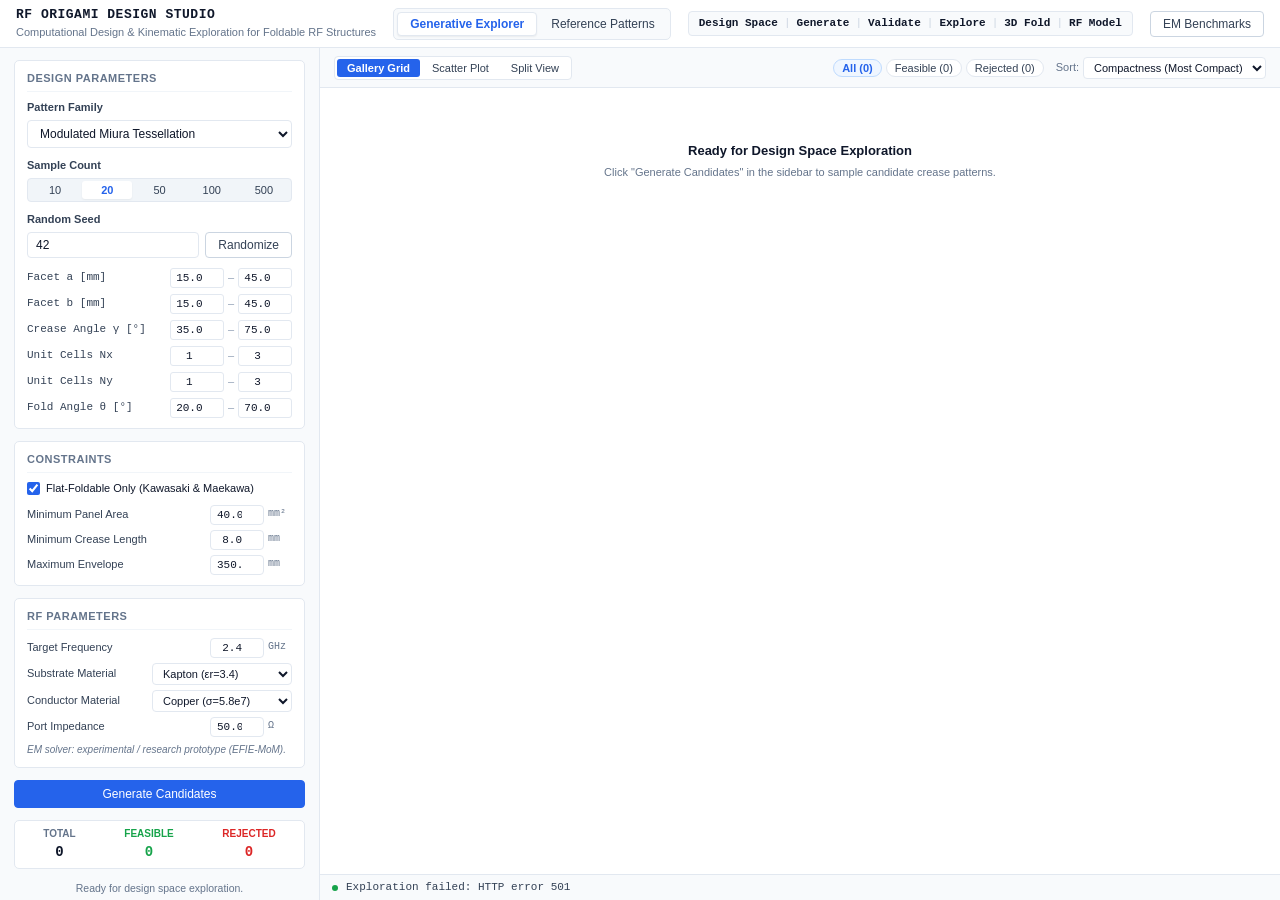
==== rf_origami/web/static/index.html @ d9e97a47 "Initial commit" ====
<!DOCTYPE html>
<html lang="en">
<head>
  <meta charset="UTF-8">
  <meta name="viewport" content="width=device-width, initial-scale=1.0">
  <title>RF Origami Design Studio</title>
  <link rel="stylesheet" href="styles.css">
  <!-- Offline Three.js and OrbitControls -->
  <script src="three.min.js"></script>
  <script src="OrbitControls.js"></script>
</head>
<body>

  <!-- Top Navigation Header -->
  <header>
    <div class="brand">
      <span class="brand-title">RF Origami Design Studio</span>
      <span class="brand-subtitle">Computational Design & Kinematic Exploration for Foldable RF Structures</span>
    </div>

    <!-- Mode Switcher Tabs -->
    <div class="mode-tabs">
      <button id="tab-btn-explorer" class="mode-tab-btn active">Generative Explorer</button>
      <button id="tab-btn-reference" class="mode-tab-btn">Reference Patterns</button>
    </div>

    <!-- Workflow Indicators -->
    <div class="workflow-pipeline">
      <span class="stage-item active">Design Space</span>
      <span class="stage-sep">|</span>
      <span class="stage-item active">Generate</span>
      <span class="stage-sep">|</span>
      <span class="stage-item active">Validate</span>
      <span class="stage-sep">|</span>
      <span class="stage-item active">Explore</span>
      <span class="stage-sep">|</span>
      <span class="stage-item active">3D Fold</span>
      <span class="stage-sep">|</span>
      <span class="stage-item active">RF Model</span>
    </div>

    <!-- Standalone EM Benchmarks Button -->
    <button id="btn-open-benchmarks" class="btn-secondary" title="View Standalone EM Validation Benchmarks">
      EM Benchmarks
    </button>
  </header>

  <!-- =====================================================================
       MAIN CONTAINER: MODE 1 — GENERATIVE EXPLORER (PRIMARY)
       ===================================================================== -->
  <div id="mode-explorer-container" class="app-container mode-view active">

    <!-- Explorer Left Sidebar -->
    <aside class="sidebar">

      <!-- 1. Design Parameters -->
      <section class="panel-section">
        <div class="section-title">Design Parameters</div>

        <div class="form-group">
          <label class="form-label" for="exp-family">Pattern Family</label>
          <select id="exp-family" class="form-select">
            <option value="modulated_miura">Modulated Miura Tessellation</option>
            <option value="waterbomb">Waterbomb Radial Array</option>
            <option value="yoshimura">Yoshimura Lattice</option>
          </select>
        </div>

        <div class="form-group">
          <label class="form-label">Sample Count</label>
          <div class="count-selector">
            <button class="count-btn" data-count="10">10</button>
            <button class="count-btn active" data-count="20">20</button>
            <button class="count-btn" data-count="50">50</button>
            <button class="count-btn" data-count="100">100</button>
            <button class="count-btn" data-count="500">500</button>
          </div>
        </div>

        <div class="form-group">
          <label class="form-label" for="exp-seed">Random Seed</label>
          <div class="input-with-button">
            <input type="number" id="exp-seed" class="form-input" value="42" min="1" max="999999">
            <button id="btn-seed-random" class="btn-secondary" title="Re-roll Seed">Randomize</button>
          </div>
        </div>

        <div class="range-grid">
          <div class="range-field">
            <span class="range-label">Facet a [mm]</span>
            <div class="range-inputs">
              <input type="number" id="range-a-min" class="range-input" value="15.0" step="1">
              <span class="range-sep">–</span>
              <input type="number" id="range-a-max" class="range-input" value="45.0" step="1">
            </div>
          </div>

          <div class="range-field">
            <span class="range-label">Facet b [mm]</span>
            <div class="range-inputs">
              <input type="number" id="range-b-min" class="range-input" value="15.0" step="1">
              <span class="range-sep">–</span>
              <input type="number" id="range-b-max" class="range-input" value="45.0" step="1">
            </div>
          </div>

          <div class="range-field">
            <span class="range-label">Crease Angle γ [°]</span>
            <div class="range-inputs">
              <input type="number" id="range-gamma-min" class="range-input" value="35.0" step="1">
              <span class="range-sep">–</span>
              <input type="number" id="range-gamma-max" class="range-input" value="75.0" step="1">
            </div>
          </div>

          <div class="range-field">
            <span class="range-label">Unit Cells Nx</span>
            <div class="range-inputs">
              <input type="number" id="range-nx-min" class="range-input" value="1" min="1" max="5">
              <span class="range-sep">–</span>
              <input type="number" id="range-nx-max" class="range-input" value="3" min="1" max="5">
            </div>
          </div>

          <div class="range-field">
            <span class="range-label">Unit Cells Ny</span>
            <div class="range-inputs">
              <input type="number" id="range-ny-min" class="range-input" value="1" min="1" max="5">
              <span class="range-sep">–</span>
              <input type="number" id="range-ny-max" class="range-input" value="3" min="1" max="5">
            </div>
          </div>

          <div class="range-field">
            <span class="range-label">Fold Angle θ [°]</span>
            <div class="range-inputs">
              <input type="number" id="range-fold-min" class="range-input" value="20.0" step="1">
              <span class="range-sep">–</span>
              <input type="number" id="range-fold-max" class="range-input" value="70.0" step="1">
            </div>
          </div>
        </div>
      </section>

      <!-- 2. Constraints -->
      <section class="panel-section">
        <div class="section-title">Constraints</div>

        <div class="checkbox-row">
          <input type="checkbox" id="chk-flat-foldable" checked>
          <label for="chk-flat-foldable">Flat-Foldable Only (Kawasaki & Maekawa)</label>
        </div>

        <div class="filter-inputs">
          <div class="filter-row">
            <span class="filter-label">Minimum Panel Area</span>
            <div class="filter-input-wrap">
              <input type="number" id="filter-min-area" class="form-input mini" value="40.0" step="5">
              <span class="filter-unit">mm²</span>
            </div>
          </div>

          <div class="filter-row">
            <span class="filter-label">Minimum Crease Length</span>
            <div class="filter-input-wrap">
              <input type="number" id="filter-min-crease" class="form-input mini" value="8.0" step="1">
              <span class="filter-unit">mm</span>
            </div>
          </div>

          <div class="filter-row">
            <span class="filter-label">Maximum Envelope</span>
            <div class="filter-input-wrap">
              <input type="number" id="filter-max-aperture" class="form-input mini" value="350.0" step="10">
              <span class="filter-unit">mm</span>
            </div>
          </div>
        </div>
      </section>

      <!-- 3. RF Parameters -->
      <section class="panel-section">
        <div class="section-title">RF Parameters</div>

        <div class="filter-inputs">
          <div class="filter-row">
            <span class="filter-label">Target Frequency</span>
            <div class="filter-input-wrap">
              <input type="number" id="rf-target-freq" class="form-input mini" value="2.4" step="0.1">
              <span class="filter-unit">GHz</span>
            </div>
          </div>

          <div class="filter-row">
            <span class="filter-label">Substrate Material</span>
            <div class="filter-input-wrap">
              <select id="insp-rf-substrate-global" class="form-select mini">
                <option value="kapton" selected>Kapton (εr=3.4)</option>
                <option value="fr4">FR-4 (εr=4.4)</option>
                <option value="rogers_ro4003c">Rogers RO4003C (εr=3.55)</option>
                <option value="air">Air (εr=1.0)</option>
              </select>
            </div>
          </div>

          <div class="filter-row">
            <span class="filter-label">Conductor Material</span>
            <div class="filter-input-wrap">
              <select id="insp-rf-conductor-global" class="form-select mini">
                <option value="copper" selected>Copper (σ=5.8e7)</option>
                <option value="pec">PEC (Ideal)</option>
              </select>
            </div>
          </div>

          <div class="filter-row">
            <span class="filter-label">Port Impedance</span>
            <div class="filter-input-wrap">
              <input type="number" class="form-input mini" value="50.0" step="5" readonly>
              <span class="filter-unit">Ω</span>
            </div>
          </div>
        </div>

        <div class="rf-subtext">
          EM solver: experimental / research prototype (EFIE-MoM).
        </div>
      </section>

      <!-- Primary Action: Generate Candidates -->
      <button id="btn-run-explore" class="btn-primary full-width">
        Generate Candidates
      </button>

      <!-- Counters -->
      <div class="exploration-counters">
        <div class="counter-item">
          <span class="counter-label">Total</span>
          <span id="counter-total" class="counter-val">0</span>
        </div>
        <div class="counter-item">
          <span class="counter-label text-success">Feasible</span>
          <span id="counter-valid" class="counter-val text-success">0</span>
        </div>
        <div class="counter-item">
          <span class="counter-label text-danger">Rejected</span>
          <span id="counter-rejected" class="counter-val text-danger">0</span>
        </div>
      </div>

      <div id="rejection-breakdown" class="rejection-summary-text">
        Ready for design space exploration.
      </div>

    </aside>

    <!-- Explorer Main Workspace -->
    <main class="viewport-area explorer-main">

      <!-- Workspace Toolbar -->
      <div class="explorer-toolbar">
        <div class="view-switch-group">
          <button id="btn-view-grid" class="view-toggle-btn active">Gallery Grid</button>
          <button id="btn-view-scatter" class="view-toggle-btn">Scatter Plot</button>
          <button id="btn-view-split" class="view-toggle-btn">Split View</button>
        </div>

        <div class="candidate-filters">
          <div class="filter-pill-group">
            <button class="filter-pill active" data-filter="all">All (<span id="pill-count-all">0</span>)</button>
            <button class="filter-pill" data-filter="valid">Feasible (<span id="pill-count-valid">0</span>)</button>
            <button class="filter-pill" data-filter="rejected">Rejected (<span id="pill-count-rej">0</span>)</button>
          </div>

          <div class="sort-select-wrap">
            <span class="sort-label">Sort:</span>
            <select id="cand-sort-select" class="form-select mini">
              <option value="compactness_asc">Compactness (Most Compact)</option>
              <option value="area_desc">Surface Area (Largest)</option>
              <option value="faces_desc">Complexity (Most Faces)</option>
              <option value="id_asc">Candidate ID</option>
            </select>
          </div>
        </div>
      </div>

      <!-- Main Visual Exploration Display -->
      <div id="explorer-display-area" class="explorer-display-area view-grid-mode">

        <!-- Candidate Gallery Grid -->
        <div id="candidate-gallery-view" class="candidate-gallery">
          <div id="candidate-cards-container" class="candidate-cards-grid">
            <div class="empty-state">
              <div class="empty-title">Ready for Design Space Exploration</div>
              <div class="empty-desc">Click "Generate Candidates" in the sidebar to sample candidate crease patterns.</div>
            </div>
          </div>
        </div>

        <!-- 2D Design Space Scatter Plot -->
        <div id="scatter-plot-container" class="scatter-container">
          <div class="scatter-header">
            <span class="scatter-title">Design Space: Aspect Ratio (a/b) vs Folded Compactness</span>
            <div class="scatter-legend">
              <span class="legend-item"><span class="legend-dot dot-valid"></span> Feasible</span>
              <span class="legend-item"><span class="legend-dot dot-rej"></span> Rejected</span>
              <span class="legend-item"><span class="legend-dot dot-selected"></span> Selected</span>
            </div>
          </div>
          <div class="scatter-canvas-wrap">
            <canvas id="scatter-canvas"></canvas>
            <div id="scatter-tooltip" class="scatter-tooltip"></div>
          </div>
        </div>

      </div>

      <!-- Candidate Inspector Deck -->
      <div id="candidate-inspector" class="candidate-inspector">

        <div class="inspector-header">
          <div class="inspector-identity">
            <span class="insp-title" id="insp-cand-id">CAND-001</span>
            <span id="insp-cand-status" class="status-tag tag-valid">Feasible</span>
            <span id="insp-cand-params" class="insp-meta">a=25.0mm, b=20.0mm, γ=60.0°, 2×2</span>
          </div>

          <!-- Inspector Tabs -->
          <div class="insp-mode-tabs">
            <button id="btn-insp-tab-geom" class="insp-tab-btn active">3D Fold & Creases</button>
            <button id="btn-insp-tab-rf" class="insp-tab-btn">RF Analysis</button>
          </div>

          <!-- Fold Angle Slider -->
          <div class="insp-fold-control">
            <span class="insp-slider-label">Fold Angle:</span>
            <input type="range" id="insp-fold-slider" class="insp-slider" min="0" max="85" step="0.5" value="35">
            <span id="insp-fold-val" class="insp-slider-val">35.0°</span>
          </div>

          <div class="inspector-actions">
            <button id="btn-export-fold" class="btn-secondary mini" title="Download FOLD file">Export .FOLD</button>
            <button id="btn-export-obj" class="btn-secondary mini" title="Download OBJ file">Export .OBJ</button>
            <button id="btn-close-inspector" class="btn-close" title="Close Panel">×</button>
          </div>
        </div>

        <!-- VIEW A: 3D Folded Mesh + 2D Crease Pattern -->
        <div id="insp-geometry-view" class="inspector-viewports">

          <!-- 3D Folded Mesh View -->
          <div class="inspector-vp-box">
            <div class="viewport-header">
              <span class="viewport-title">3D Folded Geometry</span>
              <div class="viewport-tools">
                <button id="btn-insp-wireframe" class="btn-secondary mini">Edges: ON</button>
                <button id="btn-insp-reset3d" class="btn-secondary mini">Reset View</button>
              </div>
            </div>
            <div id="inspector-threejs-container" class="three-container"></div>
          </div>

          <!-- 2D Crease Pattern View -->
          <div class="inspector-vp-box">
            <div class="viewport-header">
              <span class="viewport-title">2D Crease Pattern (Red: Mountain, Blue: Valley)</span>
              <div class="viewport-tools">
                <button id="btn-insp-reset2d" class="btn-secondary mini">Fit View</button>
              </div>
            </div>
            <div id="inspector-crease-container" class="crease-container">
              <canvas id="inspector-crease-canvas"></canvas>
            </div>
          </div>

          <!-- Validation & Metrics Card -->
          <div class="inspector-sidebar-card">
            <div class="card-subtitle">Geometric Validation</div>
            <div class="val-mini-list">
              <div class="val-mini-item"><span id="insp-val-kawasaki" class="val-icon pass">✓</span> Kawasaki: <span id="insp-val-kawasaki-txt" class="val-detail">Pass</span></div>
              <div class="val-mini-item"><span id="insp-val-maekawa" class="val-icon pass">✓</span> Maekawa: <span id="insp-val-maekawa-txt" class="val-detail">Pass</span></div>
              <div class="val-mini-item"><span id="insp-val-isometry" class="val-icon pass">✓</span> Isometry: <span id="insp-val-isometry-txt" class="val-detail">Preserved</span></div>
              <div class="val-mini-item"><span id="insp-val-area" class="val-icon pass">✓</span> Area: <span id="insp-val-area-txt" class="val-detail">Preserved</span></div>
            </div>

            <div class="card-subtitle" style="margin-top: 10px;">Geometry Metrics</div>
            <table class="rf-stats-table">
              <tbody>
                <tr><td>Vertices / Faces:</td><td id="insp-stat-mesh">0 / 0</td></tr>
                <tr><td>Surface Area:</td><td id="insp-stat-area">0.0 mm²</td></tr>
                <tr><td>Folded Envelope:</td><td id="insp-stat-dims">0 × 0 × 0 mm</td></tr>
                <tr><td>Compactness Ratio:</td><td id="insp-stat-compact">0.000</td></tr>
                <tr><td>Est. λ/2 Resonance:</td><td id="insp-stat-f0">—</td></tr>
              </tbody>
            </table>
          </div>

        </div>

        <!-- VIEW B: RF Analysis (MoM Solver & S-Parameters) -->
        <div id="insp-rf-view" class="inspector-rf-viewports" style="display: none;">

          <div class="rf-charts-container">
            <!-- S11 Return Loss Canvas -->
            <div class="rf-chart-box">
              <div class="rf-chart-header">
                <span class="rf-chart-title">Return Loss: S11 [dB] vs Frequency [GHz]</span>
                <span id="rf-resonance-badge" class="rf-badge-res">Resonance: —</span>
              </div>
              <div class="rf-canvas-wrap">
                <canvas id="rf-s11-canvas"></canvas>
              </div>
            </div>

            <!-- Input Impedance Zin Canvas -->
            <div class="rf-chart-box">
              <div class="rf-chart-header">
                <span class="rf-chart-title">Input Impedance: Rin (Real) & Xin (Imag) [Ω]</span>
                <div class="rf-zin-legend">
                  <span class="legend-chip chip-rin">― Rin (Real)</span>
                  <span class="legend-chip chip-xin">┄ Xin (Imag)</span>
                </div>
              </div>
              <div class="rf-canvas-wrap">
                <canvas id="rf-zin-canvas"></canvas>
              </div>
            </div>
          </div>

          <!-- RF Controls & Live Numerical Metrics Sidebar -->
          <div class="inspector-rf-sidebar">
            <div class="card-subtitle">EM Solver Configuration (MoM)</div>

            <div class="rf-control-row">
              <span class="rf-control-label">Substrate</span>
              <select id="insp-rf-substrate" class="form-select mini">
                <option value="kapton" selected>Kapton (εr=3.4, tanδ=0.002)</option>
                <option value="fr4">FR-4 (εr=4.4, tanδ=0.02)</option>
                <option value="rogers_ro4003c">Rogers RO4003C (εr=3.55, tanδ=0.0027)</option>
                <option value="air">Air (εr=1.0, tanδ=0.0)</option>
              </select>
            </div>

            <div class="rf-control-row">
              <span class="rf-control-label">Conductor</span>
              <select id="insp-rf-conductor" class="form-select mini">
                <option value="copper" selected>Copper (σ=5.8e7 S/m)</option>
                <option value="pec">PEC (Ideal)</option>
              </select>
            </div>

            <div class="rf-control-row">
              <span class="rf-control-label">Frequency Range [GHz]</span>
              <div class="rf-freq-inputs">
                <input type="number" id="insp-rf-fstart" class="form-input mini" value="1.0" step="0.2" min="0.1">
                <span class="range-sep">to</span>
                <input type="number" id="insp-rf-fstop" class="form-input mini" value="6.0" step="0.2" min="0.2">
                <span class="range-sep">| N:</span>
                <input type="number" id="insp-rf-npts" class="form-input mini" value="25" min="7" max="81">
              </div>
            </div>

            <!-- Action Buttons -->
            <div class="rf-actions-group">
              <button id="btn-run-mom-sim" class="btn-primary full-width">
                Run EM Simulation
              </button>
              <button id="btn-run-fold-sweep" class="btn-secondary full-width">
                Sweep Fold Angle
              </button>
            </div>

            <!-- Live Numerical Antenna Metrics Dashboard -->
            <div class="card-subtitle" style="margin-top: 6px;">Antenna Metrics (Numerical MoM)</div>
            <table class="rf-stats-table">
              <tbody>
                <tr><td>Resonance (f₀):</td><td id="rf-stat-f0" class="text-primary font-bold">—</td></tr>
                <tr><td>Min S11:</td><td id="rf-stat-s11">—</td></tr>
                <tr><td>VSWR at f₀:</td><td id="rf-stat-vswr">—</td></tr>
                <tr><td>-10 dB Bandwidth:</td><td id="rf-stat-bw">—</td></tr>
                <tr><td>Input Zin (f₀):</td><td id="rf-stat-zin">—</td></tr>
                <tr><td>Segments:</td><td id="rf-stat-segments">—</td></tr>
                <tr><td>Status:</td><td id="rf-stat-engine" class="text-muted">Experimental / Not validated</td></tr>
              </tbody>
            </table>

            <!-- Fold Angle Sweep Results Table -->
            <div id="rf-fold-sweep-summary" class="rf-fold-sweep-box" style="display: none;">
              <div class="card-subtitle">Fold Angle Frequency Tuning</div>
              <div id="rf-fold-sweep-content" class="rf-fold-sweep-text"></div>
            </div>

          </div>

        </div>

      </div>

      <!-- Bottom Status Bar -->
      <div class="status-indicator">
        <span class="status-dot"></span>
        <span id="status-text">Ready</span>
      </div>

    </main>

  </div>


  <!-- =====================================================================
       CONTAINER: MODE 2 — REFERENCE PATTERNS
       ===================================================================== -->
  <div id="mode-reference-container" class="app-container mode-view">

    <!-- Reference Left Sidebar -->
    <aside class="sidebar">

      <!-- Pattern Selector -->
      <section class="panel-section">
        <div class="section-title">Classical Pattern</div>
        <div class="pattern-grid">
          <button class="pattern-btn active" data-pattern="miura_ori">Miura-Ori</button>
          <button class="pattern-btn" data-pattern="degree4_vertex">Degree-4 Vertex</button>
          <button class="pattern-btn" data-pattern="waterbomb">Waterbomb</button>
          <button class="pattern-btn" data-pattern="yoshimura">Yoshimura</button>
        </div>
      </section>

      <!-- Parameter Panel -->
      <section class="panel-section">
        <div class="section-title">Parameters</div>
        <div id="ref-param-container" class="param-list">
          <!-- Populated dynamically -->
        </div>

        <button id="btn-ref-generate" class="btn-primary full-width" style="margin-top: 8px;">
          Recompute Pattern
        </button>
      </section>

      <!-- Fold Angle Slider -->
      <section class="panel-section">
        <div class="fold-slider-container">
          <div class="fold-header">
            <span class="fold-title">Fold Angle (θ)</span>
            <span id="ref-fold-readout" class="fold-readout">35.0°</span>
          </div>
          <input type="range" id="ref-fold-slider" class="fold-slider" min="0" max="85" step="0.5" value="35">
          <div class="fold-ticks">
            <span>0° (Flat)</span>
            <span>45°</span>
            <span>85° (Folded)</span>
          </div>
        </div>
      </section>

      <!-- RF Material Tagging Panel -->
      <section class="panel-section">
        <div class="section-title">RF Material Assignment</div>

        <div class="material-palette">
          <div class="material-chip active" data-material="conductor">
            <span class="chip-dot dot-conductor"></span>
            <span>Conductor</span>
          </div>
          <div class="material-chip" data-material="substrate">
            <span class="chip-dot dot-substrate"></span>
            <span>Substrate</span>
          </div>
          <div class="material-chip" data-material="ground">
            <span class="chip-dot dot-ground"></span>
            <span>Ground</span>
          </div>
          <div class="material-chip" data-material="dielectric">
            <span class="chip-dot dot-dielectric"></span>
            <span>Dielectric</span>
          </div>
          <div class="material-chip" data-material="keepout">
            <span class="chip-dot dot-keepout"></span>
            <span>Keep-out</span>
          </div>
        </div>

        <table class="rf-stats-table">
          <tbody>
            <tr>
              <td>Conductor Area:</td>
              <td id="ref-stat-conductor-area">0.0 mm²</td>
            </tr>
            <tr>
              <td>Ground Plane:</td>
              <td id="ref-stat-ground-area">0.0 mm²</td>
            </tr>
            <tr>
              <td>Substrate Area:</td>
              <td id="ref-stat-substrate-area">0.0 mm²</td>
            </tr>
            <tr>
              <td>Keep-out Area:</td>
              <td id="ref-stat-keepout-area">0.0 mm²</td>
            </tr>
          </tbody>
        </table>
      </section>

      <!-- Reference Validation Panel -->
      <section class="panel-section">
        <div class="section-title">Geometric Verification</div>
        <div class="validation-checklist">
          <div class="val-item">
            <span id="ref-val-icon-kawasaki" class="val-icon pass">✓</span>
            <div class="val-text">
              <div class="val-name">Kawasaki Condition</div>
              <div id="ref-val-desc-kawasaki" class="val-detail">Checking...</div>
            </div>
          </div>
          <div class="val-item">
            <span id="ref-val-icon-maekawa" class="val-icon pass">✓</span>
            <div class="val-text">
              <div class="val-name">Maekawa Condition</div>
              <div id="ref-val-desc-maekawa" class="val-detail">Checking...</div>
            </div>
          </div>
          <div class="val-item">
            <span id="ref-val-icon-edge" class="val-icon pass">✓</span>
            <div class="val-text">
              <div class="val-name">Edge Conservation</div>
              <div id="ref-val-desc-edge" class="val-detail">Checking...</div>
            </div>
          </div>
          <div class="val-item">
            <span id="ref-val-icon-area" class="val-icon pass">✓</span>
            <div class="val-text">
              <div class="val-name">Area Conservation</div>
              <div id="ref-val-desc-area" class="val-detail">Checking...</div>
            </div>
          </div>
        </div>
      </section>

    </aside>

    <!-- Reference Viewports -->
    <main class="viewport-area">

      <!-- HUD Stats Banner -->
      <div class="hud-stats-bar">
        <div class="hud-chip"><span class="hud-label">Pattern:</span> <span id="ref-active-pattern-badge" class="hud-val">Miura-Ori</span></div>
        <div class="hud-chip"><span class="hud-label">Vertices:</span> <span id="ref-hud-vertices" class="hud-val">0</span></div>
        <div class="hud-chip"><span class="hud-label">Faces:</span> <span id="ref-hud-faces" class="hud-val">0</span></div>
        <div class="hud-chip"><span class="hud-label">Area:</span> <span id="ref-hud-area" class="hud-val">0.0 mm²</span></div>
        <div class="hud-chip"><span class="hud-label">Envelope:</span> <span id="ref-hud-bounds" class="hud-val">0 × 0 × 0 mm</span></div>
        <div class="hud-chip"><span class="hud-label">Fold:</span> <span id="ref-hud-angle" class="hud-val">35.0°</span></div>
      </div>

      <!-- Split Viewports -->
      <div class="viewports-split">
        <div class="viewport-box">
          <div class="viewport-header">
            <span class="viewport-title">3D Folded View</span>
            <div class="viewport-tools">
              <button id="btn-ref-wireframe" class="btn-secondary mini">Edges: ON</button>
              <button id="btn-ref-reset-cam" class="btn-secondary mini">Reset View</button>
            </div>
          </div>
          <div id="ref-threejs-container" class="three-container"></div>
        </div>

        <div class="viewport-box">
          <div class="viewport-header">
            <span class="viewport-title">2D Crease Pattern View</span>
            <div class="viewport-tools">
              <button id="btn-ref-reset2d" class="btn-secondary mini">Fit View</button>
            </div>
          </div>
          <div id="ref-crease-container" class="crease-container">
            <canvas id="ref-crease-canvas"></canvas>
          </div>
        </div>
      </div>

    </main>

  </div>

  <!-- Standalone EM Benchmarks Modal Dialog -->
  <div id="benchmark-modal" class="benchmark-modal-backdrop" style="display: none;">
    <div class="benchmark-modal-dialog">
      <div class="benchmark-modal-header">
        <div class="benchmark-modal-title">
          <span>Electromagnetic Validation Benchmarks</span>
        </div>
        <button id="btn-close-benchmarks" class="btn-close" title="Close Dialog">×</button>
      </div>

      <div class="benchmark-modal-body">
        <!-- Benchmark 1: Free Space -->
        <div class="benchmark-card" id="bench-card-freespace">
          <div class="benchmark-card-top">
            <span class="benchmark-card-name">1. Free-Space Wave Propagation</span>
            <span id="bench-status-freespace" class="status-tag tag-valid">Pass</span>
          </div>
          <p class="bench-card-desc">Speed of light c = 1/√(ε₀μ₀) = 2.9979×10⁸ m/s, intrinsic wave impedance η₀ = √(μ₀/ε₀) ≈ 376.73 Ω.</p>
          <div class="benchmark-metrics-row" id="bench-metrics-freespace">
            <span>Speed of Light: <strong>299,792,458 m/s</strong></span>
            <span>Wave Impedance: <strong>376.73 Ω</strong></span>
            <span>Rel Error: <strong>&lt; 1e-6</strong></span>
          </div>
        </div>

        <!-- Benchmark 2: Half-Wave Resonant Dipole -->
        <div class="benchmark-card" id="bench-card-dipole">
          <div class="benchmark-card-top">
            <span class="benchmark-card-name">2. Resonant Half-Wave Dipole Antenna (L ≈ 0.46 λ at 2.4 GHz)</span>
            <span id="bench-status-dipole" class="status-tag tag-valid">Pass</span>
          </div>
          <p class="bench-card-desc">Numerical Pocklington EFIE solve with Harrington pulse testing. Analytical benchmark: Rin ≈ 70 - 78 Ω, Xin ≈ 0 Ω.</p>
          <div class="benchmark-metrics-row" id="bench-metrics-dipole">
            <span>Simulated Zin: <strong id="bench-val-dipole-zin">78.6 + j15.2 Ω</strong></span>
            <span>Return Loss S11: <strong id="bench-val-dipole-s11">-12.0 dB</strong></span>
            <span>Segments: <strong>21 (MoM)</strong></span>
          </div>
        </div>

        <!-- Benchmark 3: Quarter-Wave Monopole -->
        <div class="benchmark-card" id="bench-card-monopole">
          <div class="benchmark-card-top">
            <span class="benchmark-card-name">3. Quarter-Wave Monopole over Infinite PEC Ground (L ≈ 0.23 λ at 2.4 GHz)</span>
            <span id="bench-status-monopole" class="status-tag tag-valid">Pass</span>
          </div>
          <p class="bench-card-desc">Image theory solve: Zin,monopole = 0.5 × Zin,dipole ≈ 35 - 39 Ω.</p>
          <div class="benchmark-metrics-row" id="bench-metrics-monopole">
            <span>Simulated Zin: <strong id="bench-val-monopole-zin">39.3 + j7.6 Ω</strong></span>
            <span>Theoretical Expected: <strong>35 - 39 Ω</strong></span>
          </div>
        </div>
      </div>

      <div class="benchmark-modal-footer">
        <span class="bench-footer-note">All numerical solves execute directly in our Python MoM solver engine. Zero commercial software dependencies.</span>
        <button id="btn-retest-benchmarks" class="btn-secondary mini">Re-run Verification</button>
      </div>
    </div>
  </div>

  <!-- Main Application Logic -->
  <script src="app.js"></script>
</body>
</html>
---- rf_origami/web/static/styles.css ----
/* ==========================================================================
   RF ORIGAMI DESIGN STUDIO
   Professional White Scientific Engineering Theme (CAD / Research UI)
   ========================================================================== */

:root {
  /* Surfaces & Backgrounds */
  --bg-app: #ffffff;
  --bg-panel: #f8fafc;
  --bg-card: #ffffff;
  --bg-card-hover: #f1f5f9;
  --bg-muted: #f1f5f9;
  --bg-subtle: #f8fafc;

  /* Borders & Dividers */
  --border-light: #f1f5f9;
  --border-subtle: #e2e8f0;
  --border-medium: #cbd5e1;
  --border-dark: #94a3b8;

  /* Typography */
  --text-main: #0f172a;
  --text-secondary: #334155;
  --text-muted: #64748b;
  --text-dim: #94a3b8;

  /* Restrained Engineering Accents */
  --accent-primary: #2563eb;       /* Engineering Steel Blue */
  --accent-primary-hover: #1d4ed8;
  --accent-primary-subtle: #eff6ff;
  --accent-primary-border: #bfdbfe;

  --accent-success: #16a34a;       /* Feasible / Pass */
  --accent-success-subtle: #f0fdf4;
  --accent-success-border: #bbf7d0;

  --accent-danger: #dc2626;        /* Rejection / Error */
  --accent-danger-subtle: #fef2f2;
  --accent-danger-border: #fecaca;

  --accent-warning: #d97706;       /* Resonance / Caution */
  --accent-warning-subtle: #fffbeb;
  --accent-warning-border: #fde68a;

  /* Materials Palette (Refined) */
  --mat-conductor: #d97706;
  --mat-substrate: #0284c7;
  --mat-ground: #16a34a;
  --mat-dielectric: #7c3aed;
  --mat-keepout: #dc2626;

  /* Fonts */
  --font-sans: 'Inter', -apple-system, BlinkMacSystemFont, 'Segoe UI', Roboto, Helvetica, Arial, sans-serif;
  --font-mono: 'JetBrains Mono', 'SF Mono', 'Fira Code', 'Consolas', 'Courier New', monospace;

  /* Dimensions */
  --header-height: 48px;
  --sidebar-width: 320px;
  --status-bar-height: 26px;
}

/* ==========================================================================
   RESET & BASE STYLES
   ========================================================================== */
* {
  box-sizing: border-box;
  margin: 0;
  padding: 0;
}

html, body {
  width: 100%;
  height: 100vh;
  overflow: hidden;
  background-color: var(--bg-app);
  color: var(--text-main);
  font-family: var(--font-sans);
  font-size: 13px;
  line-height: 1.45;
  -webkit-font-smoothing: antialiased;
  -moz-osx-font-smoothing: grayscale;
}

button, input, select, textarea {
  font-family: inherit;
  font-size: inherit;
  color: inherit;
}

/* Scrollbars */
::-webkit-scrollbar {
  width: 6px;
  height: 6px;
}
::-webkit-scrollbar-track {
  background: var(--bg-panel);
}
::-webkit-scrollbar-thumb {
  background: var(--border-medium);
  border-radius: 3px;
}
::-webkit-scrollbar-thumb:hover {
  background: var(--text-dim);
}

/* ==========================================================================
   TOP HEADER BAR
   ========================================================================== */
header {
  height: var(--header-height);
  background-color: #ffffff;
  border-bottom: 1px solid var(--border-subtle);
  padding: 0 16px;
  display: flex;
  align-items: center;
  justify-content: space-between;
  flex-shrink: 0;
  z-index: 50;
}

.brand {
  display: flex;
  flex-direction: column;
  gap: 1px;
}

.brand-title {
  font-family: var(--font-mono);
  font-size: 13px;
  font-weight: 700;
  letter-spacing: 0.5px;
  color: var(--text-main);
  text-transform: uppercase;
}

.brand-subtitle {
  font-size: 11px;
  color: var(--text-muted);
}

/* Mode Switcher Tabs */
.mode-tabs {
  display: flex;
  background: var(--bg-panel);
  padding: 3px;
  border-radius: 5px;
  border: 1px solid var(--border-subtle);
  gap: 2px;
}

.mode-tab-btn {
  background: transparent;
  border: none;
  color: var(--text-secondary);
  font-size: 12px;
  font-weight: 500;
  padding: 4px 12px;
  border-radius: 4px;
  cursor: pointer;
  transition: all 0.15s ease;
}

.mode-tab-btn:hover {
  color: var(--text-main);
  background: var(--border-subtle);
}

.mode-tab-btn.active {
  background: #ffffff;
  color: var(--accent-primary);
  font-weight: 600;
  box-shadow: 0 1px 2px rgba(0, 0, 0, 0.06);
  border: 1px solid var(--border-subtle);
}

/* Workflow Stage Pills */
.workflow-pipeline {
  display: flex;
  align-items: center;
  gap: 6px;
  font-size: 11px;
  color: var(--text-muted);
  font-family: var(--font-mono);
  background: var(--bg-panel);
  padding: 4px 10px;
  border-radius: 4px;
  border: 1px solid var(--border-subtle);
}

.stage-item {
  color: var(--text-muted);
}

.stage-item.active {
  color: var(--text-main);
  font-weight: 600;
}

.stage-sep {
  color: var(--border-medium);
}

/* ==========================================================================
   BUTTONS & COMMON CONTROLS
   ========================================================================== */
.btn-primary {
  background: var(--accent-primary);
  color: #ffffff;
  border: 1px solid var(--accent-primary);
  border-radius: 4px;
  font-weight: 500;
  font-size: 12px;
  padding: 6px 14px;
  cursor: pointer;
  display: inline-flex;
  align-items: center;
  justify-content: center;
  gap: 6px;
  transition: background-color 0.15s ease;
}

.btn-primary:hover:not(:disabled) {
  background: var(--accent-primary-hover);
  border-color: var(--accent-primary-hover);
}

.btn-primary:disabled {
  opacity: 0.55;
  cursor: not-allowed;
}

.btn-secondary {
  background: #ffffff;
  color: var(--text-secondary);
  border: 1px solid var(--border-medium);
  border-radius: 4px;
  font-weight: 500;
  font-size: 12px;
  padding: 5px 12px;
  cursor: pointer;
  display: inline-flex;
  align-items: center;
  justify-content: center;
  gap: 6px;
  transition: all 0.15s ease;
}

.btn-secondary:hover:not(:disabled) {
  background: var(--bg-muted);
  color: var(--text-main);
  border-color: var(--text-dim);
}

.btn-secondary:disabled {
  opacity: 0.55;
  cursor: not-allowed;
}

.btn-secondary.mini, .btn-primary.mini {
  padding: 3px 8px;
  font-size: 11px;
}

.btn-close {
  background: transparent;
  border: 1px solid transparent;
  color: var(--text-muted);
  font-size: 16px;
  line-height: 1;
  width: 26px;
  height: 26px;
  border-radius: 4px;
  display: inline-flex;
  align-items: center;
  justify-content: center;
  cursor: pointer;
}

.btn-close:hover {
  background: var(--bg-muted);
  color: var(--text-main);
  border-color: var(--border-subtle);
}

.full-width {
  width: 100%;
}

/* Form Controls */
.form-group {
  margin-bottom: 10px;
}

.form-label {
  display: block;
  font-size: 11px;
  font-weight: 600;
  color: var(--text-secondary);
  margin-bottom: 4px;
}

.form-input, .form-select {
  width: 100%;
  padding: 5px 8px;
  background: #ffffff;
  border: 1px solid var(--border-subtle);
  border-radius: 4px;
  font-size: 12px;
  color: var(--text-main);
  outline: none;
  transition: border-color 0.15s ease;
}

.form-input:focus, .form-select:focus {
  border-color: var(--accent-primary);
}

.form-input.mini, .form-select.mini {
  padding: 3px 6px;
  font-size: 11px;
}

.input-with-button {
  display: flex;
  gap: 6px;
}

.input-with-button input {
  flex: 1;
}

/* ==========================================================================
   APP LAYOUT CONTAINER
   ========================================================================== */
.app-container {
  display: none;
  height: calc(100vh - var(--header-height));
  width: 100%;
  overflow: hidden;
}

.app-container.active {
  display: flex;
}

/* Sidebar */
.sidebar {
  width: var(--sidebar-width);
  min-width: 290px;
  max-width: 360px;
  background: var(--bg-panel);
  border-right: 1px solid var(--border-subtle);
  display: flex;
  flex-direction: column;
  overflow-y: auto;
  padding: 12px 14px;
  gap: 12px;
  flex-shrink: 0;
}

.panel-section {
  background: #ffffff;
  border: 1px solid var(--border-subtle);
  border-radius: 5px;
  padding: 10px 12px;
}

.section-title {
  font-size: 11px;
  font-weight: 700;
  text-transform: uppercase;
  letter-spacing: 0.5px;
  color: var(--text-muted);
  margin-bottom: 8px;
  padding-bottom: 4px;
  border-bottom: 1px solid var(--border-light);
}

/* Segmented Count Selector */
.count-selector {
  display: flex;
  background: var(--bg-muted);
  padding: 2px;
  border-radius: 4px;
  border: 1px solid var(--border-subtle);
  gap: 2px;
}

.count-btn {
  flex: 1;
  background: transparent;
  border: none;
  color: var(--text-secondary);
  font-size: 11px;
  font-weight: 500;
  padding: 3px 0;
  border-radius: 3px;
  cursor: pointer;
  text-align: center;
}

.count-btn:hover {
  color: var(--text-main);
}

.count-btn.active {
  background: #ffffff;
  color: var(--accent-primary);
  font-weight: 600;
  box-shadow: 0 1px 2px rgba(0, 0, 0, 0.05);
}

/* Ranges Grid */
.range-grid {
  display: flex;
  flex-direction: column;
  gap: 6px;
  margin-top: 6px;
}

.range-field {
  display: flex;
  align-items: center;
  justify-content: space-between;
  gap: 6px;
}

.range-label {
  font-size: 11px;
  color: var(--text-secondary);
  font-family: var(--font-mono);
  flex: 1;
}

.range-inputs {
  display: flex;
  align-items: center;
  gap: 4px;
}

.range-input {
  width: 54px;
  padding: 3px 4px;
  border: 1px solid var(--border-subtle);
  border-radius: 3px;
  font-size: 11px;
  font-family: var(--font-mono);
  text-align: center;
  background: #ffffff;
  color: var(--text-main);
}

.range-input:focus {
  border-color: var(--accent-primary);
  outline: none;
}

.range-sep {
  font-size: 11px;
  color: var(--text-dim);
}

/* Checkbox Row */
.checkbox-row {
  display: flex;
  align-items: center;
  gap: 6px;
  margin-bottom: 8px;
  font-size: 11px;
  color: var(--text-main);
  cursor: pointer;
}

.checkbox-row input[type="checkbox"] {
  accent-color: var(--accent-primary);
  cursor: pointer;
}

/* Filter Row */
.filter-inputs {
  display: flex;
  flex-direction: column;
  gap: 5px;
}

.filter-row {
  display: flex;
  align-items: center;
  justify-content: space-between;
  gap: 6px;
}

.filter-label {
  font-size: 11px;
  color: var(--text-secondary);
  flex: 1;
}

.filter-input-wrap {
  display: flex;
  align-items: center;
  gap: 4px;
}

.filter-input-wrap .form-input {
  width: 54px;
  text-align: right;
  font-family: var(--font-mono);
}

.filter-input-wrap .form-select {
  width: 140px;
}

.filter-unit {
  font-size: 10px;
  color: var(--text-muted);
  width: 24px;
  font-family: var(--font-mono);
}

.rf-subtext {
  margin-top: 6px;
  font-size: 10px;
  color: var(--text-muted);
  font-style: italic;
}

/* Counters */
.exploration-counters {
  display: flex;
  background: #ffffff;
  border: 1px solid var(--border-subtle);
  border-radius: 5px;
  padding: 6px 4px;
  justify-content: space-around;
  text-align: center;
}

.counter-item {
  display: flex;
  flex-direction: column;
}

.counter-label {
  font-size: 10px;
  color: var(--text-muted);
  text-transform: uppercase;
  font-weight: 600;
}

.counter-val {
  font-size: 14px;
  font-weight: 700;
  font-family: var(--font-mono);
  color: var(--text-main);
}

.rejection-summary-text {
  font-size: 10.5px;
  color: var(--text-muted);
  text-align: center;
  line-height: 1.35;
}

/* Utility classes */
.text-success { color: var(--accent-success) !important; }
.text-danger { color: var(--accent-danger) !important; }
.text-warning { color: var(--accent-warning) !important; }
.text-primary { color: var(--accent-primary) !important; }
.text-muted { color: var(--text-muted) !important; }
.font-bold { font-weight: 700 !important; }

/* ==========================================================================
   VIEWPORT / MAIN WORKSPACE AREA
   ========================================================================== */
.viewport-area {
  flex: 1;
  display: flex;
  flex-direction: column;
  overflow: hidden;
  background: #ffffff;
  position: relative;
}

/* Explorer Toolbar */
.explorer-toolbar {
  height: 40px;
  border-bottom: 1px solid var(--border-subtle);
  background: var(--bg-panel);
  padding: 0 14px;
  display: flex;
  align-items: center;
  justify-content: space-between;
  flex-shrink: 0;
  gap: 12px;
}

.view-switch-group {
  display: flex;
  background: #ffffff;
  border: 1px solid var(--border-subtle);
  border-radius: 4px;
  padding: 2px;
  gap: 2px;
}

.view-toggle-btn {
  background: transparent;
  border: none;
  font-size: 11px;
  font-weight: 500;
  color: var(--text-secondary);
  padding: 3px 10px;
  border-radius: 3px;
  cursor: pointer;
  transition: all 0.15s ease;
}

.view-toggle-btn:hover {
  color: var(--text-main);
}

.view-toggle-btn.active {
  background: var(--accent-primary);
  color: #ffffff;
  font-weight: 600;
}

.candidate-filters {
  display: flex;
  align-items: center;
  gap: 12px;
}

.filter-pill-group {
  display: flex;
  gap: 4px;
}

.filter-pill {
  background: #ffffff;
  border: 1px solid var(--border-subtle);
  color: var(--text-secondary);
  font-size: 11px;
  padding: 2px 8px;
  border-radius: 12px;
  cursor: pointer;
  transition: all 0.15s ease;
}

.filter-pill:hover {
  border-color: var(--border-medium);
}

.filter-pill.active {
  background: var(--accent-primary-subtle);
  border-color: var(--accent-primary-border);
  color: var(--accent-primary);
  font-weight: 600;
}

.sort-select-wrap {
  display: flex;
  align-items: center;
  gap: 4px;
}

.sort-label {
  font-size: 11px;
  color: var(--text-muted);
}

/* Explorer Display Area */
.explorer-display-area {
  flex: 1;
  display: flex;
  overflow: hidden;
  position: relative;
  min-height: 0;
  min-width: 0;
}

/* View Modes */
.view-grid-mode #candidate-gallery-view {
  display: flex;
  flex-direction: column;
  flex: 1;
  min-height: 0;
  min-width: 0;
  width: 100%;
}
.view-grid-mode #scatter-plot-container {
  display: none;
}

.view-scatter-mode #candidate-gallery-view {
  display: none;
}
.view-scatter-mode #scatter-plot-container {
  display: flex;
  flex-direction: column;
  flex: 1;
  min-height: 0;
  min-width: 0;
  width: 100%;
}

.view-split-mode #candidate-gallery-view {
  display: flex;
  flex-direction: column;
  flex: 1;
  min-height: 0;
  min-width: 0;
  width: 50%;
  border-right: 1px solid var(--border-subtle);
}
.view-split-mode #scatter-plot-container {
  display: flex;
  flex-direction: column;
  flex: 1;
  min-height: 0;
  min-width: 0;
  width: 50%;
}

/* Candidate Gallery */
.candidate-gallery {
  flex: 1;
  overflow-y: auto;
  padding: 14px;
  background: #ffffff;
  min-height: 0;
  min-width: 0;
  display: flex;
  flex-direction: column;
  box-sizing: border-box;
}

.candidate-cards-grid {
  display: grid;
  grid-template-columns: repeat(auto-fill, minmax(220px, 1fr));
  gap: 12px;
  width: 100%;
  box-sizing: border-box;
}

/* Candidate Card */
.candidate-card {
  background: #ffffff;
  border: 1px solid var(--border-subtle);
  border-radius: 5px;
  overflow: hidden;
  cursor: pointer;
  display: flex;
  flex-direction: column;
  transition: all 0.15s ease;
  min-width: 0;
  box-sizing: border-box;
}

.candidate-card:hover {
  border-color: var(--border-medium);
  box-shadow: 0 2px 8px rgba(0, 0, 0, 0.05);
}

.candidate-card.selected {
  border-color: var(--accent-primary);
  box-shadow: 0 0 0 1px var(--accent-primary);
}

.candidate-card.rejected {
  opacity: 0.75;
}

.card-header {
  display: flex;
  align-items: center;
  justify-content: space-between;
  padding: 6px 8px;
  background: var(--bg-panel);
  border-bottom: 1px solid var(--border-light);
}

.card-id {
  font-family: var(--font-mono);
  font-weight: 700;
  font-size: 11px;
  color: var(--text-main);
}

.status-tag {
  font-size: 9.5px;
  font-weight: 600;
  padding: 1px 6px;
  border-radius: 3px;
  text-transform: uppercase;
  letter-spacing: 0.3px;
}

.tag-valid {
  background: var(--accent-success-subtle);
  color: var(--accent-success);
  border: 1px solid var(--accent-success-border);
}

.tag-rej {
  background: var(--accent-danger-subtle);
  color: var(--accent-danger);
  border: 1px solid var(--accent-danger-border);
}

.card-thumb {
  height: 110px;
  background: #ffffff;
  display: flex;
  align-items: center;
  justify-content: center;
  padding: 6px;
  border-bottom: 1px solid var(--border-light);
}

.card-thumb svg {
  width: 100%;
  height: 100%;
  max-width: 100%;
  max-height: 100%;
  display: block;
}

.card-body {
  padding: 8px;
  display: flex;
  flex-direction: column;
  gap: 3px;
  font-size: 10.5px;
}

.card-stat-row {
  display: flex;
  justify-content: space-between;
  color: var(--text-secondary);
}

.card-stat-row .stat-val {
  font-family: var(--font-mono);
  font-weight: 600;
  color: var(--text-main);
}

.card-rejection-msg {
  margin-top: 4px;
  padding: 3px 5px;
  background: var(--accent-danger-subtle);
  border: 1px solid var(--accent-danger-border);
  color: var(--accent-danger);
  font-size: 9.5px;
  border-radius: 3px;
  line-height: 1.25;
}

/* Empty State */
.empty-state {
  grid-column: 1 / -1;
  display: flex;
  flex-direction: column;
  align-items: center;
  justify-content: center;
  padding: 40px 20px;
  text-align: center;
  color: var(--text-muted);
}

.empty-title {
  font-size: 13px;
  font-weight: 600;
  color: var(--text-main);
  margin-bottom: 4px;
}

.empty-desc {
  font-size: 11px;
}

/* Scatter Plot Container */
.scatter-container {
  display: flex;
  flex-direction: column;
  background: #ffffff;
  padding: 12px;
  overflow: hidden;
}

.scatter-header {
  display: flex;
  align-items: center;
  justify-content: space-between;
  margin-bottom: 8px;
  padding-bottom: 4px;
  border-bottom: 1px solid var(--border-subtle);
}

.scatter-title {
  font-size: 11.5px;
  font-weight: 600;
  color: var(--text-secondary);
}

.scatter-legend {
  display: flex;
  gap: 12px;
  font-size: 11px;
  color: var(--text-secondary);
}

.legend-item {
  display: flex;
  align-items: center;
  gap: 4px;
}

.legend-dot {
  width: 8px;
  height: 8px;
  border-radius: 50%;
}

.dot-valid { background: var(--accent-success); }
.dot-rej { background: var(--accent-danger); }
.dot-selected { background: var(--accent-primary); }

.scatter-canvas-wrap {
  flex: 1;
  position: relative;
  overflow: hidden;
}

#scatter-canvas {
  width: 100%;
  height: 100%;
  display: block;
}

.scatter-tooltip {
  position: absolute;
  display: none;
  background: #ffffff;
  border: 1px solid var(--border-subtle);
  border-radius: 4px;
  padding: 6px 8px;
  font-size: 10.5px;
  color: var(--text-secondary);
  box-shadow: 0 4px 12px rgba(0, 0, 0, 0.08);
  pointer-events: none;
  z-index: 100;
  white-space: nowrap;
}

/* ==========================================================================
   CANDIDATE INSPECTOR DECK (BOTTOM DOCK)
   ========================================================================== */
.candidate-inspector {
  display: none;
  flex-direction: column;
  border-top: 1px solid var(--border-medium);
  background: #ffffff;
  height: 330px;
  flex-shrink: 0;
  box-shadow: 0 -2px 10px rgba(0, 0, 0, 0.04);
}

.candidate-inspector.open {
  display: flex;
}

.inspector-header {
  height: 38px;
  background: var(--bg-panel);
  border-bottom: 1px solid var(--border-subtle);
  padding: 0 12px;
  display: flex;
  align-items: center;
  justify-content: space-between;
  flex-shrink: 0;
  gap: 10px;
}

.inspector-identity {
  display: flex;
  align-items: center;
  gap: 8px;
}

.insp-title {
  font-family: var(--font-mono);
  font-weight: 700;
  font-size: 12px;
  color: var(--text-main);
}

.insp-meta {
  font-size: 11px;
  color: var(--text-muted);
  font-family: var(--font-mono);
}

.insp-mode-tabs {
  display: flex;
  background: #ffffff;
  border: 1px solid var(--border-subtle);
  border-radius: 4px;
  padding: 2px;
  gap: 2px;
}

.insp-tab-btn {
  background: transparent;
  border: none;
  font-size: 11px;
  font-weight: 500;
  color: var(--text-secondary);
  padding: 3px 8px;
  border-radius: 3px;
  cursor: pointer;
  transition: all 0.15s ease;
}

.insp-tab-btn:hover {
  color: var(--text-main);
}

.insp-tab-btn.active {
  background: var(--accent-primary);
  color: #ffffff;
  font-weight: 600;
}

.insp-fold-control {
  display: flex;
  align-items: center;
  gap: 6px;
}

.insp-slider-label {
  font-size: 11px;
  color: var(--text-secondary);
}

.insp-slider {
  width: 110px;
  accent-color: var(--accent-primary);
  cursor: pointer;
}

.insp-slider-val {
  font-size: 11px;
  font-family: var(--font-mono);
  font-weight: 600;
  color: var(--text-main);
  width: 40px;
}

.inspector-actions {
  display: flex;
  align-items: center;
  gap: 6px;
}

/* Inspector Viewports (Geom & RF) */
.inspector-viewports {
  flex: 1;
  display: flex;
  overflow: hidden;
  background: #ffffff;
}

.inspector-vp-box {
  flex: 1;
  display: flex;
  flex-direction: column;
  border-right: 1px solid var(--border-subtle);
  position: relative;
}

.viewport-header {
  height: 28px;
  background: #ffffff;
  border-bottom: 1px solid var(--border-light);
  padding: 0 10px;
  display: flex;
  align-items: center;
  justify-content: space-between;
  flex-shrink: 0;
}

.viewport-title {
  font-size: 10.5px;
  font-weight: 600;
  color: var(--text-secondary);
}

.viewport-tools {
  display: flex;
  gap: 4px;
}

.three-container, .crease-container {
  flex: 1;
  position: relative;
  overflow: hidden;
  background: var(--bg-panel);
}

.crease-container canvas {
  width: 100%;
  height: 100%;
  display: block;
}

.inspector-sidebar-card {
  width: 250px;
  background: #ffffff;
  padding: 10px 12px;
  overflow-y: auto;
  flex-shrink: 0;
  border-left: 1px solid var(--border-subtle);
}

.card-subtitle {
  font-size: 10.5px;
  font-weight: 700;
  text-transform: uppercase;
  letter-spacing: 0.5px;
  color: var(--text-muted);
  margin-bottom: 6px;
  padding-bottom: 2px;
  border-bottom: 1px solid var(--border-light);
}

.val-mini-list {
  display: flex;
  flex-direction: column;
  gap: 4px;
  font-size: 11px;
}

.val-mini-item {
  display: flex;
  align-items: center;
  gap: 4px;
}

.val-icon {
  font-size: 12px;
  font-weight: 700;
  width: 14px;
  text-align: center;
}

.val-icon.pass { color: var(--accent-success); }
.val-icon.fail { color: var(--accent-danger); }

.val-detail {
  color: var(--text-muted);
  font-size: 10px;
}

/* Stats Tables */
.rf-stats-table {
  width: 100%;
  border-collapse: collapse;
  font-size: 10.5px;
}

.rf-stats-table td {
  padding: 3px 0;
  border-bottom: 1px solid var(--border-light);
}

.rf-stats-table td:first-child {
  color: var(--text-secondary);
}

.rf-stats-table td:last-child {
  text-align: right;
  font-family: var(--font-mono);
  font-weight: 600;
  color: var(--text-main);
}

/* ==========================================================================
   RF ANALYSIS TAB (INSPECTOR)
   ========================================================================== */
.inspector-rf-viewports {
  flex: 1;
  display: flex;
  overflow: hidden;
  background: #ffffff;
}

.rf-charts-container {
  flex: 1;
  display: flex;
  flex-direction: column;
  border-right: 1px solid var(--border-subtle);
  overflow-y: auto;
}

.rf-chart-box {
  flex: 1;
  min-height: 135px;
  display: flex;
  flex-direction: column;
  border-bottom: 1px solid var(--border-subtle);
  padding: 6px 10px;
}

.rf-chart-box:last-child {
  border-bottom: none;
}

.rf-chart-header {
  display: flex;
  align-items: center;
  justify-content: space-between;
  margin-bottom: 4px;
}

.rf-chart-title {
  font-size: 11px;
  font-weight: 600;
  color: var(--text-secondary);
}

.rf-badge-res {
  font-size: 10px;
  font-family: var(--font-mono);
  font-weight: 600;
  color: var(--accent-warning);
}

.rf-zin-legend {
  display: flex;
  gap: 8px;
  font-size: 10px;
}

.legend-chip {
  font-family: var(--font-mono);
}

.chip-rin { color: var(--accent-primary); }
.chip-xin { color: var(--accent-warning); }

.rf-canvas-wrap {
  flex: 1;
  position: relative;
  overflow: hidden;
}

.rf-canvas-wrap canvas {
  width: 100%;
  height: 100%;
  display: block;
}

/* RF Sidebar Controls */
.inspector-rf-sidebar {
  width: 290px;
  background: #ffffff;
  padding: 10px 12px;
  overflow-y: auto;
  flex-shrink: 0;
  display: flex;
  flex-direction: column;
  gap: 8px;
}

.rf-control-row {
  display: flex;
  align-items: center;
  justify-content: space-between;
  gap: 6px;
}

.rf-control-label {
  font-size: 11px;
  color: var(--text-secondary);
}

.rf-freq-inputs {
  display: flex;
  align-items: center;
  gap: 3px;
}

.rf-freq-inputs input {
  width: 44px;
  text-align: center;
}

.rf-actions-group {
  display: flex;
  flex-direction: column;
  gap: 5px;
  margin: 4px 0;
}

.rf-fold-sweep-box {
  background: var(--bg-panel);
  border: 1px solid var(--border-subtle);
  border-radius: 4px;
  padding: 6px 8px;
  margin-top: 4px;
}

.rf-fold-sweep-text {
  font-size: 10px;
  font-family: var(--font-mono);
}

/* ==========================================================================
   STATUS INDICATOR BAR
   ========================================================================== */
.status-indicator {
  height: var(--status-bar-height);
  background: var(--bg-panel);
  border-top: 1px solid var(--border-subtle);
  padding: 0 12px;
  display: flex;
  align-items: center;
  gap: 8px;
  font-size: 11px;
  color: var(--text-secondary);
  font-family: var(--font-mono);
  flex-shrink: 0;
}

.status-dot {
  width: 6px;
  height: 6px;
  border-radius: 50%;
  background: var(--accent-success);
}

/* ==========================================================================
   MODE 2: REFERENCE PATTERNS VIEW
   ========================================================================== */
.pattern-grid {
  display: grid;
  grid-template-columns: 1fr 1fr;
  gap: 4px;
}

.pattern-btn {
  background: #ffffff;
  border: 1px solid var(--border-subtle);
  border-radius: 4px;
  padding: 6px 4px;
  font-size: 11px;
  font-weight: 500;
  color: var(--text-secondary);
  cursor: pointer;
  text-align: center;
  transition: all 0.15s ease;
}

.pattern-btn:hover {
  border-color: var(--border-medium);
  color: var(--text-main);
}

.pattern-btn.active {
  background: var(--accent-primary-subtle);
  border-color: var(--accent-primary-border);
  color: var(--accent-primary);
  font-weight: 600;
}

.param-list {
  display: flex;
  flex-direction: column;
  gap: 8px;
}

.param-item {
  display: flex;
  flex-direction: column;
  gap: 2px;
}

.param-row {
  display: flex;
  justify-content: space-between;
  font-size: 11px;
}

.param-name {
  color: var(--text-secondary);
}

.param-val {
  font-family: var(--font-mono);
  font-weight: 600;
  color: var(--text-main);
}

.param-slider, .fold-slider {
  width: 100%;
  accent-color: var(--accent-primary);
  cursor: pointer;
}

.fold-slider-container {
  display: flex;
  flex-direction: column;
  gap: 4px;
}

.fold-header {
  display: flex;
  justify-content: space-between;
  font-size: 11px;
}

.fold-title {
  color: var(--text-secondary);
  font-weight: 600;
}

.fold-readout {
  font-family: var(--font-mono);
  font-weight: 600;
  color: var(--accent-primary);
}

.fold-ticks {
  display: flex;
  justify-content: space-between;
  font-size: 9.5px;
  color: var(--text-muted);
}

/* Material Palette Chips */
.material-palette {
  display: flex;
  flex-wrap: wrap;
  gap: 4px;
  margin-bottom: 8px;
}

.material-chip {
  display: flex;
  align-items: center;
  gap: 4px;
  background: #ffffff;
  border: 1px solid var(--border-subtle);
  padding: 3px 6px;
  border-radius: 4px;
  font-size: 10px;
  cursor: pointer;
  transition: all 0.15s ease;
}

.material-chip:hover {
  border-color: var(--border-medium);
}

.material-chip.active {
  border-color: var(--accent-primary);
  background: var(--accent-primary-subtle);
  font-weight: 600;
}

.chip-dot {
  width: 7px;
  height: 7px;
  border-radius: 50%;
}

.dot-conductor { background: var(--mat-conductor); }
.dot-substrate { background: var(--mat-substrate); }
.dot-ground { background: var(--mat-ground); }
.dot-dielectric { background: var(--mat-dielectric); }
.dot-keepout { background: var(--mat-keepout); }

/* Validation Checklist */
.validation-checklist {
  display: flex;
  flex-direction: column;
  gap: 6px;
}

.val-item {
  display: flex;
  align-items: flex-start;
  gap: 6px;
  font-size: 11px;
}

.val-name {
  font-weight: 600;
  color: var(--text-main);
}

/* HUD Banner in Reference Mode */
.hud-stats-bar {
  height: 32px;
  background: var(--bg-panel);
  border-bottom: 1px solid var(--border-subtle);
  padding: 0 14px;
  display: flex;
  align-items: center;
  gap: 16px;
  font-size: 11px;
  flex-shrink: 0;
}

.hud-chip {
  display: flex;
  gap: 4px;
  font-family: var(--font-mono);
}

.hud-label {
  color: var(--text-muted);
}

.hud-val {
  font-weight: 600;
  color: var(--text-main);
}

/* Reference Split Viewports */
.viewports-split {
  flex: 1;
  display: flex;
  overflow: hidden;
}

.viewport-box {
  flex: 1;
  display: flex;
  flex-direction: column;
  border-right: 1px solid var(--border-subtle);
  position: relative;
}

.viewport-box:last-child {
  border-right: none;
}

/* ==========================================================================
   STANDALONE BENCHMARK MODAL DIALOG
   ========================================================================== */
.benchmark-modal-backdrop {
  position: fixed;
  top: 0;
  left: 0;
  width: 100vw;
  height: 100vh;
  background: rgba(15, 23, 42, 0.4);
  backdrop-filter: blur(2px);
  display: flex;
  align-items: center;
  justify-content: center;
  z-index: 1000;
}

.benchmark-modal-dialog {
  width: 600px;
  max-width: 90vw;
  background: #ffffff;
  border: 1px solid var(--border-medium);
  border-radius: 6px;
  box-shadow: 0 10px 25px rgba(0, 0, 0, 0.12);
  display: flex;
  flex-direction: column;
  overflow: hidden;
}

.benchmark-modal-header {
  height: 42px;
  background: var(--bg-panel);
  border-bottom: 1px solid var(--border-subtle);
  padding: 0 16px;
  display: flex;
  align-items: center;
  justify-content: space-between;
}

.benchmark-modal-title {
  font-size: 13px;
  font-weight: 700;
  color: var(--text-main);
}

.benchmark-modal-body {
  padding: 16px;
  display: flex;
  flex-direction: column;
  gap: 12px;
  max-height: 70vh;
  overflow-y: auto;
}

.benchmark-card {
  background: #ffffff;
  border: 1px solid var(--border-subtle);
  border-radius: 5px;
  padding: 10px 12px;
  display: flex;
  flex-direction: column;
  gap: 4px;
}

.benchmark-card-top {
  display: flex;
  align-items: center;
  justify-content: space-between;
}

.benchmark-card-name {
  font-size: 12px;
  font-weight: 700;
  color: var(--text-main);
}

.bench-card-desc {
  font-size: 11px;
  color: var(--text-muted);
}

.benchmark-metrics-row {
  display: flex;
  flex-wrap: wrap;
  gap: 12px;
  margin-top: 4px;
  font-size: 11px;
  font-family: var(--font-mono);
  color: var(--text-secondary);
}

.benchmark-metrics-row strong {
  color: var(--text-main);
}

.benchmark-modal-footer {
  height: 44px;
  background: var(--bg-panel);
  border-top: 1px solid var(--border-subtle);
  padding: 0 16px;
  display: flex;
  align-items: center;
  justify-content: space-between;
}

.bench-footer-note {
  font-size: 10px;
  color: var(--text-muted);
  font-style: italic;
}
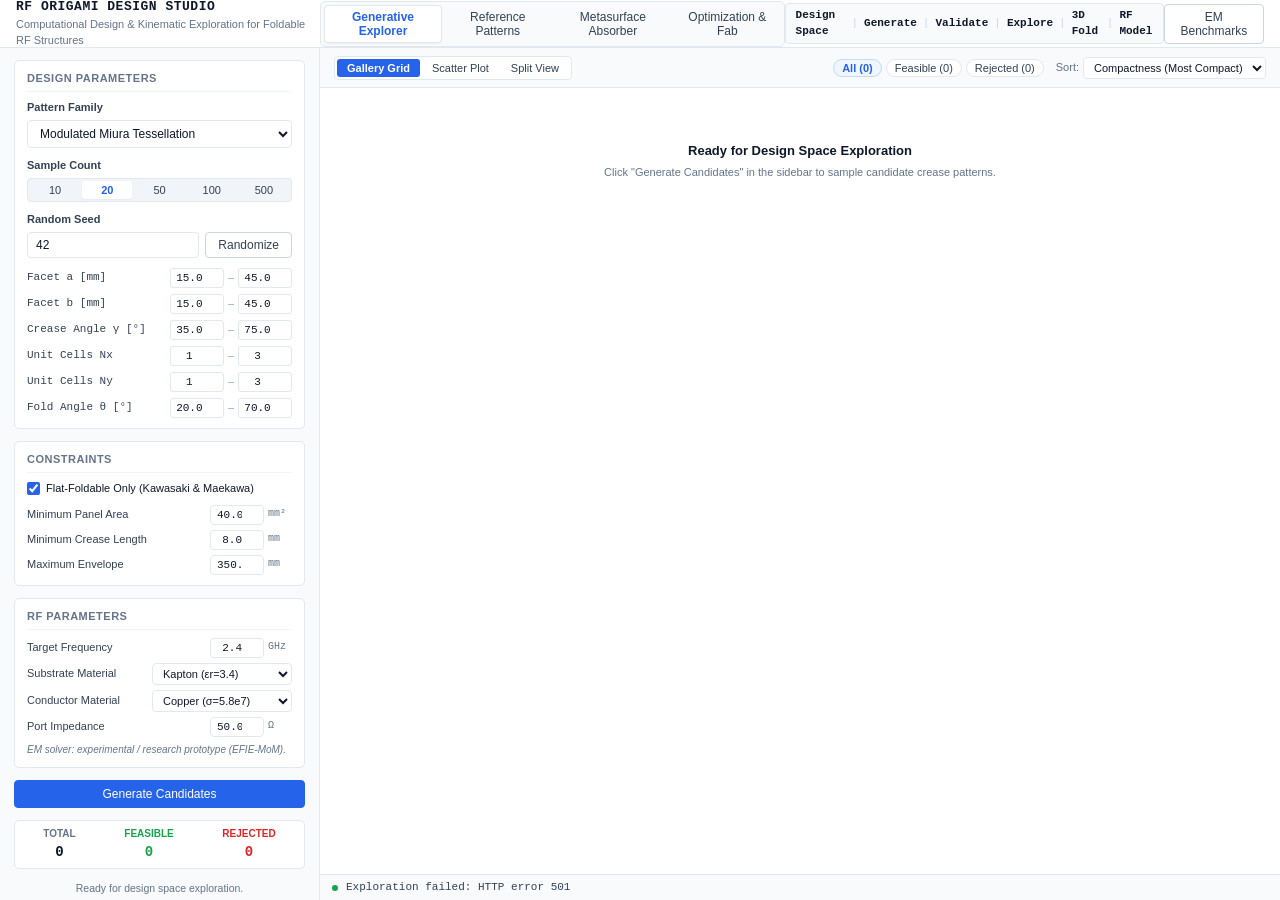
==== commit 5ef74d1a: "feat: Complete RF Origami computational suite with MoM RWG solvers, metasurfaces, optimization, fabr" ====
--- a/rf_origami/web/static/index.html
+++ b/rf_origami/web/static/index.html
@@ -22,6 +22,8 @@
     <div class="mode-tabs">
       <button id="tab-btn-explorer" class="mode-tab-btn active">Generative Explorer</button>
       <button id="tab-btn-reference" class="mode-tab-btn">Reference Patterns</button>
+      <button id="tab-btn-absorber" class="mode-tab-btn">Metasurface Absorber</button>
+      <button id="tab-btn-optfab" class="mode-tab-btn">Optimization & Fab</button>
     </div>
 
     <!-- Workflow Indicators -->
@@ -683,6 +685,325 @@
 
   </div>
 
+
+  <!-- =====================================================================
+       CONTAINER: MODE 3 — METASURFACE ABSORBER STUDIO
+       ===================================================================== -->
+  <div id="mode-absorber-container" class="app-container mode-view">
+
+    <!-- Absorber Left Sidebar -->
+    <aside class="sidebar">
+
+      <!-- Metasurface Geometry Selection -->
+      <section class="panel-section">
+        <div class="section-title">Metasurface Geometry</div>
+        <div class="form-group">
+          <label class="form-label" for="abs-pattern-type">Origami Unit Pattern</label>
+          <select id="abs-pattern-type" class="form-select">
+            <option value="miura_ori" selected>Miura-Ori Tessellation</option>
+            <option value="degree4_vertex">Degree-4 Vertex</option>
+            <option value="waterbomb">Waterbomb Pattern</option>
+            <option value="yoshimura">Yoshimura Lattice</option>
+          </select>
+        </div>
+
+        <div class="fold-slider-container">
+          <div class="fold-header">
+            <span class="fold-title">Fold Angle (θ)</span>
+            <span id="abs-fold-readout" class="fold-readout">30.0°</span>
+          </div>
+          <input type="range" id="abs-fold-slider" class="fold-slider" min="0" max="75" step="0.5" value="30">
+          <div class="fold-ticks">
+            <span>0° (Flat)</span>
+            <span>35°</span>
+            <span>75° (Folded)</span>
+          </div>
+        </div>
+      </section>
+
+      <!-- EM Plane Wave Excitation -->
+      <section class="panel-section">
+        <div class="section-title">Plane Wave Excitation</div>
+
+        <div class="form-group">
+          <label class="form-label" for="abs-pol-select">Polarization State</label>
+          <select id="abs-pol-select" class="form-select">
+            <option value="linear_x" selected>Linear (X-Polarized)</option>
+            <option value="linear_y">Linear (Y-Polarized)</option>
+            <option value="te">TE (Transverse Electric)</option>
+            <option value="tm">TM (Transverse Magnetic)</option>
+            <option value="rhcp">Circular RHCP</option>
+            <option value="lhcp">Circular LHCP</option>
+          </select>
+        </div>
+
+        <div class="filter-inputs">
+          <div class="filter-row">
+            <span class="filter-label">Incidence Polar (θinc)</span>
+            <div class="filter-input-wrap">
+              <input type="number" id="abs-theta-inc" class="form-input mini" value="0.0" min="0" max="80" step="5">
+              <span class="filter-unit">°</span>
+            </div>
+          </div>
+
+          <div class="filter-row">
+            <span class="filter-label">Azimuth Angle (φinc)</span>
+            <div class="filter-input-wrap">
+              <input type="number" id="abs-phi-inc" class="form-input mini" value="0.0" min="0" max="360" step="15">
+              <span class="filter-unit">°</span>
+            </div>
+          </div>
+        </div>
+      </section>
+
+      <!-- Metasurface Material Stack -->
+      <section class="panel-section">
+        <div class="section-title">Metasurface Stack</div>
+
+        <div class="filter-inputs">
+          <div class="filter-row">
+            <span class="filter-label">Substrate Material</span>
+            <div class="filter-input-wrap">
+              <select id="abs-sub-select" class="form-select mini">
+                <option value="kapton" selected>Kapton (εr=3.4)</option>
+                <option value="fr4">FR-4 (εr=4.4)</option>
+                <option value="rogers_ro4003c">Rogers RO4003C (εr=3.55)</option>
+                <option value="air">Air (εr=1.0)</option>
+              </select>
+            </div>
+          </div>
+
+          <div class="filter-row">
+            <span class="filter-label">Substrate Thickness (h)</span>
+            <div class="filter-input-wrap">
+              <input type="number" id="abs-thickness" class="form-input mini" value="0.5" min="0.05" max="5.0" step="0.1">
+              <span class="filter-unit">mm</span>
+            </div>
+          </div>
+
+          <div class="filter-row">
+            <span class="filter-label">Conductor Material</span>
+            <div class="filter-input-wrap">
+              <select id="abs-cond-select" class="form-select mini">
+                <option value="copper" selected>Copper (σ=5.8e7)</option>
+                <option value="pec">PEC (Ideal)</option>
+              </select>
+            </div>
+          </div>
+
+          <div class="filter-row">
+            <span class="filter-label">Sheet Resistance (Rs)</span>
+            <div class="filter-input-wrap">
+              <input type="number" id="abs-sheet-res" class="form-input mini" value="0.0" min="0" max="500" step="10">
+              <span class="filter-unit">Ω/□</span>
+            </div>
+          </div>
+
+          <div class="checkbox-row" style="margin-top: 4px;">
+            <input type="checkbox" id="abs-ground-backed" checked>
+            <label for="abs-ground-backed">PEC Ground Plane Backing</label>
+          </div>
+        </div>
+      </section>
+
+      <!-- Frequency Sweep Setup -->
+      <section class="panel-section">
+        <div class="section-title">Frequency Sweep</div>
+        <div class="rf-freq-inputs">
+          <input type="number" id="abs-fstart" class="form-input mini" value="1.0" step="0.2" min="0.1">
+          <span class="range-sep">to</span>
+          <input type="number" id="abs-fstop" class="form-input mini" value="6.0" step="0.2" min="0.2">
+          <span class="range-sep">| N:</span>
+          <input type="number" id="abs-npts" class="form-input mini" value="31" min="11" max="81">
+        </div>
+      </section>
+
+      <!-- Actions -->
+      <div class="rf-actions-group">
+        <button id="btn-run-absorber-sim" class="btn-primary full-width">
+          Run MoM Absorber Solve
+        </button>
+        <button id="btn-run-absorber-sweep" class="btn-secondary full-width">
+          Run 2D Fold Angle Sweep
+        </button>
+      </div>
+
+      <!-- Live Performance Metrics -->
+      <div class="card-subtitle" style="margin-top: 8px;">Absorption Performance Metrics</div>
+      <table class="rf-stats-table">
+        <tbody>
+          <tr><td>Resonant Frequency (f₀):</td><td id="abs-stat-f0" class="text-primary font-bold">—</td></tr>
+          <tr><td>Peak Absorption:</td><td id="abs-stat-peak-abs" class="text-success font-bold">—</td></tr>
+          <tr><td>Min Reflection (S11):</td><td id="abs-stat-s11">—</td></tr>
+          <tr><td>-10 dB Bandwidth:</td><td id="abs-stat-bw">—</td></tr>
+          <tr><td>Tuning Ratio:</td><td id="abs-stat-tuning">—</td></tr>
+          <tr><td>Conservation (R+T+A):</td><td id="abs-stat-energy">1.000000</td></tr>
+        </tbody>
+      </table>
+
+    </aside>
+
+    <!-- Absorber Main Workspace -->
+    <main class="viewport-area">
+
+      <div class="hud-stats-bar">
+        <div class="hud-chip"><span class="hud-label">Mode:</span> <span class="hud-val text-primary">Surface MoM RWG</span></div>
+        <div class="hud-chip"><span class="hud-label">Pattern:</span> <span id="abs-hud-pattern" class="hud-val">Miura-Ori</span></div>
+        <div class="hud-chip"><span class="hud-label">Envelope:</span> <span id="abs-hud-dims" class="hud-val">0 × 0 × 0 mm</span></div>
+        <div class="hud-chip"><span class="hud-label">Fold θ:</span> <span id="abs-hud-angle" class="hud-val">30.0°</span></div>
+        <div class="hud-chip"><span class="hud-label">Status:</span> <span id="abs-hud-status" class="hud-val text-success">Ready</span></div>
+      </div>
+
+      <div class="absorber-work-grid">
+        <!-- Top Left: 3D Metasurface with Surface Currents -->
+        <div class="viewport-box absorber-vp-3d">
+          <div class="viewport-header">
+            <span class="viewport-title">3D Folded Metasurface & Induced Surface Currents (Js)</span>
+            <div class="viewport-tools">
+              <button id="btn-abs-toggle-currents" class="btn-secondary mini">Currents: ON</button>
+              <button id="btn-abs-reset-3d" class="btn-secondary mini">Reset Cam</button>
+            </div>
+          </div>
+          <div id="abs-threejs-container" class="three-container"></div>
+        </div>
+
+        <!-- Top Right: Absorption Spectrum & Reflection S11 -->
+        <div class="viewport-box absorber-chart-box">
+          <div class="viewport-header">
+            <span class="viewport-title">Absorption Spectrum A(f) & Reflection S11(f)</span>
+            <div class="rf-zin-legend">
+              <span class="legend-chip" style="background:rgba(22, 163, 74, 0.2); color:#16a34a; border-color:#16a34a;">― Absorption A(f)</span>
+              <span class="legend-chip" style="background:rgba(2, 132, 199, 0.2); color:#0284c7; border-color:#0284c7;">┄ S11 [dB]</span>
+            </div>
+          </div>
+          <div class="rf-canvas-wrap">
+            <canvas id="abs-spectrum-canvas"></canvas>
+          </div>
+        </div>
+
+        <!-- Bottom: 2D Fold Angle Tuning Heatmap Matrix -->
+        <div class="viewport-box absorber-heatmap-box">
+          <div class="viewport-header">
+            <span class="viewport-title">2D Frequency Tuning Heatmap: Absorption A(θ, f) vs Fold Angle</span>
+            <span id="abs-heatmap-hover-info" class="rf-badge-res">Hover over heatmap to inspect (θ, f)</span>
+          </div>
+          <div class="heatmap-canvas-wrap">
+            <canvas id="abs-heatmap-canvas"></canvas>
+          </div>
+        </div>
+      </div>
+
+    </main>
+
+  </div>
+
+
+  <!-- =====================================================================
+       CONTAINER: MODE 4 — OPTIMIZATION & FABRICATION EXPORT
+       ===================================================================== -->
+  <div id="mode-optfab-container" class="app-container mode-view">
+
+    <aside class="sidebar">
+      <section class="panel-section">
+        <div class="section-title">Multi-Objective Optimization</div>
+        <div class="filter-inputs">
+          <div class="filter-row">
+            <span class="filter-label">Target Frequency</span>
+            <div class="filter-input-wrap">
+              <input type="number" id="opt-target-freq" class="form-input mini" value="2.45" step="0.05">
+              <span class="filter-unit">GHz</span>
+            </div>
+          </div>
+          <div class="filter-row">
+            <span class="filter-label">Min Absorption</span>
+            <div class="filter-input-wrap">
+              <input type="number" id="opt-min-abs" class="form-input mini" value="0.90" step="0.05" min="0.5" max="1.0">
+              <span class="filter-unit">ratio</span>
+            </div>
+          </div>
+          <div class="filter-row">
+            <span class="filter-label">Population Size</span>
+            <div class="filter-input-wrap">
+              <input type="number" id="opt-pop-size" class="form-input mini" value="16" min="8" max="50">
+            </div>
+          </div>
+          <div class="filter-row">
+            <span class="filter-label">Generations</span>
+            <div class="filter-input-wrap">
+              <input type="number" id="opt-generations" class="form-input mini" value="4" min="2" max="20">
+            </div>
+          </div>
+        </div>
+
+        <button id="btn-run-nsga2" class="btn-primary full-width" style="margin-top: 8px;">
+          Run NSGA-II Multi-Objective Search
+        </button>
+      </section>
+
+      <section class="panel-section">
+        <div class="section-title">Fabrication Release Package</div>
+        <div class="form-group">
+          <label class="form-label">Substrate Type</label>
+          <input type="text" id="fab-substrate-desc" class="form-input mini" value="Kapton Polyimide (0.5mm)">
+        </div>
+        <div class="form-group">
+          <label class="form-label">Conductor Specification</label>
+          <input type="text" id="fab-conductor-desc" class="form-input mini" value="Rolled Annealed Copper (35 um)">
+        </div>
+
+        <button id="btn-export-fab-zip" class="btn-primary full-width" style="margin-top: 8px; background: #059669;">
+          Download Fabrication ZIP
+        </button>
+        <div class="rf-subtext" style="margin-top: 4px;">
+          Includes RS-274X Gerbers, DXF laser cut layers, 3D STL panels, BOM.csv, and DFM report.
+        </div>
+      </section>
+    </aside>
+
+    <main class="viewport-area">
+      <div class="hud-stats-bar">
+        <div class="hud-chip"><span class="hud-label">Optimization:</span> <span id="opt-hud-status" class="hud-val text-primary">Ready</span></div>
+        <div class="hud-chip"><span class="hud-label">Pareto Solutions:</span> <span id="opt-hud-pareto-count" class="hud-val">0</span></div>
+      </div>
+
+      <div class="opt-work-grid">
+        <!-- Pareto Chart -->
+        <div class="viewport-box">
+          <div class="viewport-header">
+            <span class="viewport-title">Pareto Optimal Frontier: Tuning Range vs Compactness</span>
+          </div>
+          <div class="rf-canvas-wrap">
+            <canvas id="opt-pareto-canvas"></canvas>
+          </div>
+        </div>
+
+        <!-- Pareto Table -->
+        <div class="viewport-box">
+          <div class="viewport-header">
+            <span class="viewport-title">Discovered Non-Dominated Solutions</span>
+          </div>
+          <div id="opt-pareto-table-wrap" class="pareto-table-wrap">
+            <table class="styled-table" id="opt-pareto-table">
+              <thead>
+                <tr>
+                  <th>Rank</th>
+                  <th>Tuning Range</th>
+                  <th>Compactness</th>
+                  <th>Peak Abs</th>
+                  <th>Parameters</th>
+                </tr>
+              </thead>
+              <tbody id="opt-pareto-tbody">
+                <tr><td colspan="5" class="text-center text-muted">Run NSGA-II to generate Pareto solutions.</td></tr>
+              </tbody>
+            </table>
+          </div>
+        </div>
+      </div>
+    </main>
+
+  </div>
+
   <!-- Standalone EM Benchmarks Modal Dialog -->
   <div id="benchmark-modal" class="benchmark-modal-backdrop" style="display: none;">
     <div class="benchmark-modal-dialog">
--- a/rf_origami/web/static/styles.css
+++ b/rf_origami/web/static/styles.css
@@ -1660,3 +1660,109 @@
   color: var(--text-muted);
   font-style: italic;
 }
+
+/* ==========================================================================
+   MODE 3: METASURFACE ABSORBER STUDIO LAYOUT
+   ========================================================================== */
+.absorber-work-grid {
+  flex: 1;
+  display: grid;
+  grid-template-columns: 1fr 1fr;
+  grid-template-rows: 1.1fr 1fr;
+  gap: 8px;
+  padding: 8px;
+  background: var(--bg-workspace);
+  overflow: hidden;
+}
+
+.absorber-vp-3d {
+  grid-column: 1;
+  grid-row: 1;
+  background: #ffffff;
+  border: 1px solid var(--border-medium);
+  border-radius: 4px;
+  display: flex;
+  flex-direction: column;
+  overflow: hidden;
+}
+
+.absorber-chart-box {
+  grid-column: 2;
+  grid-row: 1;
+  background: #ffffff;
+  border: 1px solid var(--border-medium);
+  border-radius: 4px;
+  display: flex;
+  flex-direction: column;
+  overflow: hidden;
+}
+
+.absorber-heatmap-box {
+  grid-column: 1 / span 2;
+  grid-row: 2;
+  background: #ffffff;
+  border: 1px solid var(--border-medium);
+  border-radius: 4px;
+  display: flex;
+  flex-direction: column;
+  overflow: hidden;
+}
+
+.heatmap-canvas-wrap {
+  flex: 1;
+  position: relative;
+  overflow: hidden;
+  background: #0f172a;
+}
+
+#abs-heatmap-canvas {
+  width: 100%;
+  height: 100%;
+  display: block;
+}
+
+/* ==========================================================================
+   MODE 4: OPTIMIZATION & FABRICATION LAYOUT
+   ========================================================================== */
+.opt-work-grid {
+  flex: 1;
+  display: grid;
+  grid-template-columns: 1.2fr 1fr;
+  gap: 8px;
+  padding: 8px;
+  background: var(--bg-workspace);
+  overflow: hidden;
+}
+
+.pareto-table-wrap {
+  flex: 1;
+  overflow-y: auto;
+  padding: 8px;
+  background: #ffffff;
+}
+
+.styled-table {
+  width: 100%;
+  border-collapse: collapse;
+  font-size: 11px;
+}
+
+.styled-table th {
+  background: var(--bg-panel);
+  color: var(--text-secondary);
+  text-align: left;
+  padding: 6px 8px;
+  border-bottom: 1px solid var(--border-medium);
+  font-weight: 600;
+}
+
+.styled-table td {
+  padding: 6px 8px;
+  border-bottom: 1px solid var(--border-subtle);
+  color: var(--text-main);
+  font-family: var(--font-mono);
+}
+
+.styled-table tr:hover td {
+  background: var(--bg-hover);
+}
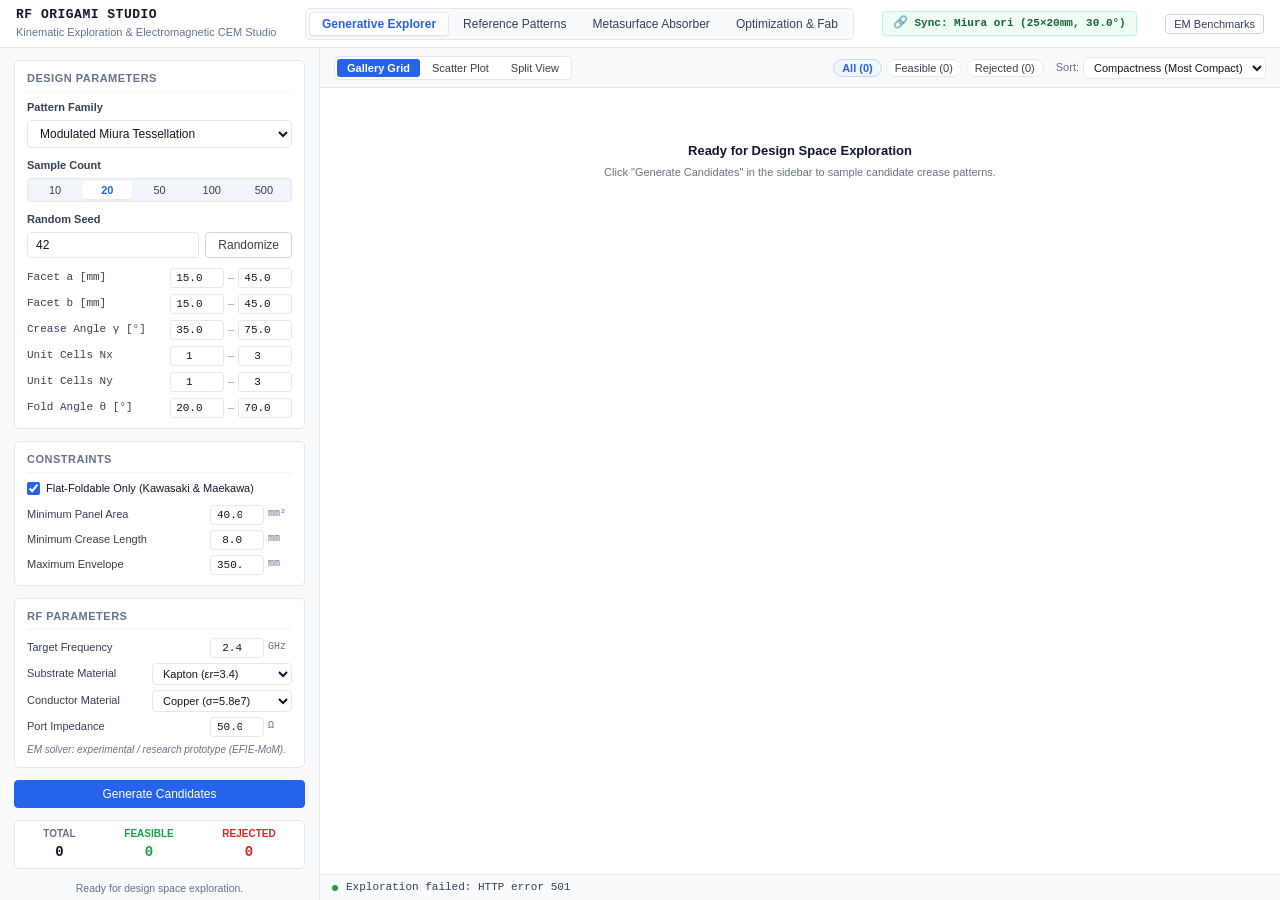
==== commit 065f7e10: "feat: add Origami Simulator strain heatmap, seamless cross-section sync, FOLD 1.1 spec, and technica" ====
--- a/rf_origami/web/static/index.html
+++ b/rf_origami/web/static/index.html
@@ -14,8 +14,8 @@
   <!-- Top Navigation Header -->
   <header>
     <div class="brand">
-      <span class="brand-title">RF Origami Design Studio</span>
-      <span class="brand-subtitle">Computational Design & Kinematic Exploration for Foldable RF Structures</span>
+      <span class="brand-title">RF Origami Studio</span>
+      <span class="brand-subtitle">Kinematic Exploration & Electromagnetic CEM Studio</span>
     </div>
 
     <!-- Mode Switcher Tabs -->
@@ -26,23 +26,14 @@
       <button id="tab-btn-optfab" class="mode-tab-btn">Optimization & Fab</button>
     </div>
 
-    <!-- Workflow Indicators -->
-    <div class="workflow-pipeline">
-      <span class="stage-item active">Design Space</span>
-      <span class="stage-sep">|</span>
-      <span class="stage-item active">Generate</span>
-      <span class="stage-sep">|</span>
-      <span class="stage-item active">Validate</span>
-      <span class="stage-sep">|</span>
-      <span class="stage-item active">Explore</span>
-      <span class="stage-sep">|</span>
-      <span class="stage-item active">3D Fold</span>
-      <span class="stage-sep">|</span>
-      <span class="stage-item active">RF Model</span>
+    <!-- Active Design Synchronization Indicator -->
+    <div id="sync-design-badge" class="sync-badge" title="Active design synchronized across all studio modules">
+      <span class="sync-icon">🔗</span>
+      <span id="sync-design-label">Sync: Miura-Ori (25×20mm, 35.0°)</span>
     </div>
 
     <!-- Standalone EM Benchmarks Button -->
-    <button id="btn-open-benchmarks" class="btn-secondary" title="View Standalone EM Validation Benchmarks">
+    <button id="btn-open-benchmarks" class="btn-secondary mini" title="View Standalone EM Validation Benchmarks">
       EM Benchmarks
     </button>
   </header>
@@ -341,7 +332,10 @@
           </div>
 
           <div class="inspector-actions">
-            <button id="btn-export-fold" class="btn-secondary mini" title="Download FOLD file">Export .FOLD</button>
+            <button id="btn-insp-send-ref" class="btn-primary mini" title="Send this candidate to Reference Patterns Studio">→ Ref Studio</button>
+            <button id="btn-insp-send-abs" class="btn-primary mini" title="Send this candidate to Metasurface Absorber Studio">→ Absorber</button>
+            <button id="btn-insp-send-opt" class="btn-secondary mini" title="Send to Optimization & Fab Studio">→ Fab</button>
+            <button id="btn-export-fold" class="btn-secondary mini" title="Download compliant FOLD file for Origami Simulator">Export .FOLD</button>
             <button id="btn-export-obj" class="btn-secondary mini" title="Download OBJ file">Export .OBJ</button>
             <button id="btn-close-inspector" class="btn-close" title="Close Panel">×</button>
           </div>
@@ -355,11 +349,44 @@
             <div class="viewport-header">
               <span class="viewport-title">3D Folded Geometry</span>
               <div class="viewport-tools">
+                <button id="btn-insp-strain" class="btn-secondary mini" title="Toggle Origami Simulator strain heatmap">⚡ Strain: OFF</button>
                 <button id="btn-insp-wireframe" class="btn-secondary mini">Edges: ON</button>
                 <button id="btn-insp-reset3d" class="btn-secondary mini">Reset View</button>
               </div>
             </div>
-            <div id="inspector-threejs-container" class="three-container"></div>
+            <div id="inspector-threejs-container" class="three-container">
+              <!-- Origami Simulator Strain Heatmap HUD Overlay -->
+              <div id="insp-strain-overlay" class="strain-overlay hidden">
+                <div class="strain-overlay-header">
+                  <span class="strain-title">Origami Simulator Strain</span>
+                  <span id="insp-strain-status" class="strain-badge pass">Safe (Elastic)</span>
+                </div>
+                <div class="strain-colorbar">
+                  <div class="strain-gradient-bar"></div>
+                  <div class="strain-colorbar-labels">
+                    <span>0.0%</span>
+                    <span>2.0%</span>
+                    <span>4.0%</span>
+                    <span>6.0%</span>
+                    <span>8.0%+</span>
+                  </div>
+                </div>
+                <div class="strain-metrics-grid">
+                  <div class="strain-stat">
+                    <span class="stat-lbl">Max Strain:</span>
+                    <span id="insp-strain-max" class="stat-val font-mono">0.00%</span>
+                  </div>
+                  <div class="strain-stat">
+                    <span class="stat-lbl">Mean Strain:</span>
+                    <span id="insp-strain-mean" class="stat-val font-mono">0.00%</span>
+                  </div>
+                  <div class="strain-stat">
+                    <span class="stat-lbl">Energy:</span>
+                    <span id="insp-strain-energy" class="stat-val font-mono">0.0 mJ</span>
+                  </div>
+                </div>
+              </div>
+            </div>
           </div>
 
           <!-- 2D Crease Pattern View -->
@@ -640,6 +667,38 @@
         </div>
       </section>
 
+      <!-- Mechanical Strain Panel (Origami Simulator) -->
+      <section class="panel-section">
+        <div class="section-title" style="display:flex; justify-content:space-between; align-items:center;">
+          <span>Strain Characteristics</span>
+          <span id="ref-side-strain-badge" class="status-tag tag-valid" style="font-size:10px; padding:1px 6px;">Elastic</span>
+        </div>
+        <div style="display:flex; justify-content:space-between; align-items:center; margin-bottom:8px;">
+          <span style="font-size:11px; color:var(--text-secondary);">Simulator Heatmap:</span>
+          <button id="btn-ref-strain-toggle-side" class="btn-secondary mini">Enable Heatmap</button>
+        </div>
+        <table class="rf-stats-table">
+          <tbody>
+            <tr>
+              <td>Max Strain (εmax):</td>
+              <td id="ref-side-strain-max" class="font-mono">0.00%</td>
+            </tr>
+            <tr>
+              <td>Mean Model Strain:</td>
+              <td id="ref-side-strain-mean" class="font-mono">0.00%</td>
+            </tr>
+            <tr>
+              <td>Crease Strain Energy:</td>
+              <td id="ref-side-strain-energy" class="font-mono">0.0 mJ</td>
+            </tr>
+            <tr>
+              <td>Deformation State:</td>
+              <td id="ref-side-strain-state" class="text-success font-bold">Rigid Foldable</td>
+            </tr>
+          </tbody>
+        </table>
+      </section>
+
     </aside>
 
     <!-- Reference Viewports -->
@@ -659,18 +718,54 @@
       <div class="viewports-split">
         <div class="viewport-box">
           <div class="viewport-header">
-            <span class="viewport-title">3D Folded View</span>
+            <span class="viewport-title">3D Folded View (Red: Mountain Ridge, Blue: Valley Trough)</span>
             <div class="viewport-tools">
-              <button id="btn-ref-wireframe" class="btn-secondary mini">Edges: ON</button>
+              <button id="btn-ref-strain" class="btn-secondary mini" title="Toggle Origami Simulator strain heatmap">⚡ Strain: OFF</button>
+              <button id="btn-ref-send-abs" class="btn-primary mini" title="Send this pattern & parameters to Metasurface Absorber">→ Send to Absorber</button>
+              <button id="btn-ref-export-fold" class="btn-secondary mini" title="Download compliant FOLD file for Origami Simulator">Export .FOLD</button>
+              <button id="btn-ref-export-obj" class="btn-secondary mini" title="Download OBJ file">Export .OBJ</button>
+              <button id="btn-ref-wireframe" class="btn-secondary mini">Creases: ON</button>
               <button id="btn-ref-reset-cam" class="btn-secondary mini">Reset View</button>
             </div>
           </div>
-          <div id="ref-threejs-container" class="three-container"></div>
+          <div id="ref-threejs-container" class="three-container">
+            <!-- Origami Simulator Strain Heatmap HUD Overlay -->
+            <div id="ref-strain-overlay" class="strain-overlay hidden">
+              <div class="strain-overlay-header">
+                <span class="strain-title">Origami Simulator Strain Analysis</span>
+                <span id="ref-strain-status" class="strain-badge pass">Safe (Elastic)</span>
+              </div>
+              <div class="strain-colorbar">
+                <div class="strain-gradient-bar"></div>
+                <div class="strain-colorbar-labels">
+                  <span>0.0%</span>
+                  <span>2.0%</span>
+                  <span>4.0%</span>
+                  <span>6.0%</span>
+                  <span>8.0%+</span>
+                </div>
+              </div>
+              <div class="strain-metrics-grid">
+                <div class="strain-stat">
+                  <span class="stat-lbl">Max Strain ε:</span>
+                  <span id="ref-strain-max" class="stat-val font-mono">0.00%</span>
+                </div>
+                <div class="strain-stat">
+                  <span class="stat-lbl">Mean Strain:</span>
+                  <span id="ref-strain-mean" class="stat-val font-mono">0.00%</span>
+                </div>
+                <div class="strain-stat">
+                  <span class="stat-lbl">Crease Energy:</span>
+                  <span id="ref-strain-energy" class="stat-val font-mono">0.0 mJ</span>
+                </div>
+              </div>
+            </div>
+          </div>
         </div>
 
         <div class="viewport-box">
           <div class="viewport-header">
-            <span class="viewport-title">2D Crease Pattern View</span>
+            <span class="viewport-title">2D Crease Pattern (Click face to assign active material)</span>
             <div class="viewport-tools">
               <button id="btn-ref-reset2d" class="btn-secondary mini">Fit View</button>
             </div>
@@ -706,6 +801,34 @@
             <option value="yoshimura">Yoshimura Lattice</option>
           </select>
         </div>
+
+        <!-- Synchronized Unit Cell Parameters -->
+        <div class="range-grid" style="margin-bottom: 8px;">
+          <div class="range-field">
+            <span class="range-label">Facet a [mm]</span>
+            <input type="number" id="abs-param-a" class="form-input mini" value="25.0" step="1">
+          </div>
+          <div class="range-field">
+            <span class="range-label">Facet b [mm]</span>
+            <input type="number" id="abs-param-b" class="form-input mini" value="20.0" step="1">
+          </div>
+          <div class="range-field">
+            <span class="range-label">γ [°]</span>
+            <input type="number" id="abs-param-gamma" class="form-input mini" value="60.0" step="1">
+          </div>
+          <div class="range-field">
+            <span class="range-label">Nx × Ny</span>
+            <div style="display:flex; gap:4px; align-items:center;">
+              <input type="number" id="abs-param-nx" class="form-input mini" value="2" min="1" max="6" style="width:45px;">
+              <span class="range-sep">×</span>
+              <input type="number" id="abs-param-ny" class="form-input mini" value="2" min="1" max="6" style="width:45px;">
+            </div>
+          </div>
+        </div>
+
+        <button id="btn-abs-sync-active" class="btn-secondary mini full-width" style="margin-bottom: 8px;" title="Copy parameters from active Explorer candidate or Reference pattern">
+          ↺ Sync from Active Design
+        </button>
 
         <div class="fold-slider-container">
           <div class="fold-header">
@@ -860,6 +983,8 @@
           <div class="viewport-header">
             <span class="viewport-title">3D Folded Metasurface & Induced Surface Currents (Js)</span>
             <div class="viewport-tools">
+              <button id="btn-abs-export-fold" class="btn-secondary mini" title="Download compliant FOLD file for Origami Simulator">Export .FOLD</button>
+              <button id="btn-abs-export-obj" class="btn-secondary mini" title="Download OBJ file">Export .OBJ</button>
               <button id="btn-abs-toggle-currents" class="btn-secondary mini">Currents: ON</button>
               <button id="btn-abs-reset-3d" class="btn-secondary mini">Reset Cam</button>
             </div>
--- a/rf_origami/web/static/styles.css
+++ b/rf_origami/web/static/styles.css
@@ -198,6 +198,33 @@
 
 .stage-sep {
   color: var(--border-medium);
+}
+
+/* Active Design Synchronization Badge */
+.sync-badge {
+  display: flex;
+  align-items: center;
+  gap: 6px;
+  background: #f0fdf4;
+  border: 1px solid #bbf7d0;
+  color: #166534;
+  padding: 3px 10px;
+  border-radius: 4px;
+  font-family: var(--font-mono);
+  font-size: 11px;
+  font-weight: 600;
+  cursor: pointer;
+  transition: all 0.2s ease;
+  box-shadow: 0 1px 2px rgba(22, 101, 52, 0.05);
+}
+
+.sync-badge:hover {
+  background: #dcfce7;
+  border-color: #86efac;
+}
+
+.sync-icon {
+  font-size: 12px;
 }
 
 /* ==========================================================================
@@ -1766,3 +1793,136 @@
 .styled-table tr:hover td {
   background: var(--bg-hover);
 }
+
+/* ==========================================================================
+   ORIGAMI SIMULATOR STRAIN HEATMAP & OVERLAY (UI INSPIRATION)
+   ========================================================================== */
+.three-container {
+  position: relative;
+}
+
+.strain-overlay {
+  position: absolute;
+  bottom: 12px;
+  left: 12px;
+  background: rgba(255, 255, 255, 0.94);
+  backdrop-filter: blur(8px);
+  -webkit-backdrop-filter: blur(8px);
+  border: 1px solid var(--border-medium);
+  border-radius: 6px;
+  padding: 10px 14px;
+  box-shadow: 0 4px 14px rgba(0, 0, 0, 0.08);
+  z-index: 25;
+  width: 270px;
+  pointer-events: auto;
+  transition: opacity 0.2s ease, transform 0.2s ease;
+}
+
+.strain-overlay.hidden {
+  display: none !important;
+}
+
+.strain-overlay-header {
+  display: flex;
+  justify-content: space-between;
+  align-items: center;
+  margin-bottom: 8px;
+}
+
+.strain-title {
+  font-size: 11px;
+  font-weight: 700;
+  text-transform: uppercase;
+  letter-spacing: 0.5px;
+  color: var(--text-main);
+  font-family: var(--font-mono);
+}
+
+.strain-badge {
+  font-size: 10px;
+  font-weight: 600;
+  padding: 1px 6px;
+  border-radius: 4px;
+  text-transform: uppercase;
+}
+
+.strain-badge.pass {
+  background: var(--accent-success-subtle);
+  color: var(--accent-success);
+  border: 1px solid var(--accent-success-border);
+}
+
+.strain-badge.warning {
+  background: var(--accent-warning-subtle);
+  color: var(--accent-warning);
+  border: 1px solid var(--accent-warning-border);
+}
+
+.strain-badge.danger {
+  background: var(--accent-danger-subtle);
+  color: var(--accent-danger);
+  border: 1px solid var(--accent-danger-border);
+}
+
+/* Colorbar Gradient inspired by OrigamiSimulator.org */
+.strain-colorbar {
+  margin-bottom: 8px;
+}
+
+.strain-gradient-bar {
+  height: 10px;
+  width: 100%;
+  border-radius: 3px;
+  background: linear-gradient(
+    to right,
+    #2563eb 0%,
+    #06b6d4 25%,
+    #22c55e 50%,
+    #eab308 75%,
+    #ef4444 100%
+  );
+  border: 1px solid rgba(0, 0, 0, 0.1);
+  box-shadow: inset 0 1px 2px rgba(0, 0, 0, 0.15);
+}
+
+.strain-colorbar-labels {
+  display: flex;
+  justify-content: space-between;
+  font-size: 9px;
+  color: var(--text-muted);
+  font-family: var(--font-mono);
+  margin-top: 3px;
+}
+
+.strain-metrics-grid {
+  display: grid;
+  grid-template-columns: 1fr 1fr 1fr;
+  gap: 6px;
+  padding-top: 6px;
+  border-top: 1px solid var(--border-subtle);
+}
+
+.strain-stat {
+  display: flex;
+  flex-direction: column;
+}
+
+.strain-stat .stat-lbl {
+  font-size: 9px;
+  color: var(--text-muted);
+  text-transform: uppercase;
+}
+
+.strain-stat .stat-val {
+  font-size: 11px;
+  font-weight: 700;
+  color: var(--text-main);
+}
+
+.btn-secondary.active-strain {
+  background: #fef3c7 !important;
+  color: #b45309 !important;
+  border-color: #f59e0b !important;
+  font-weight: 600;
+}
+
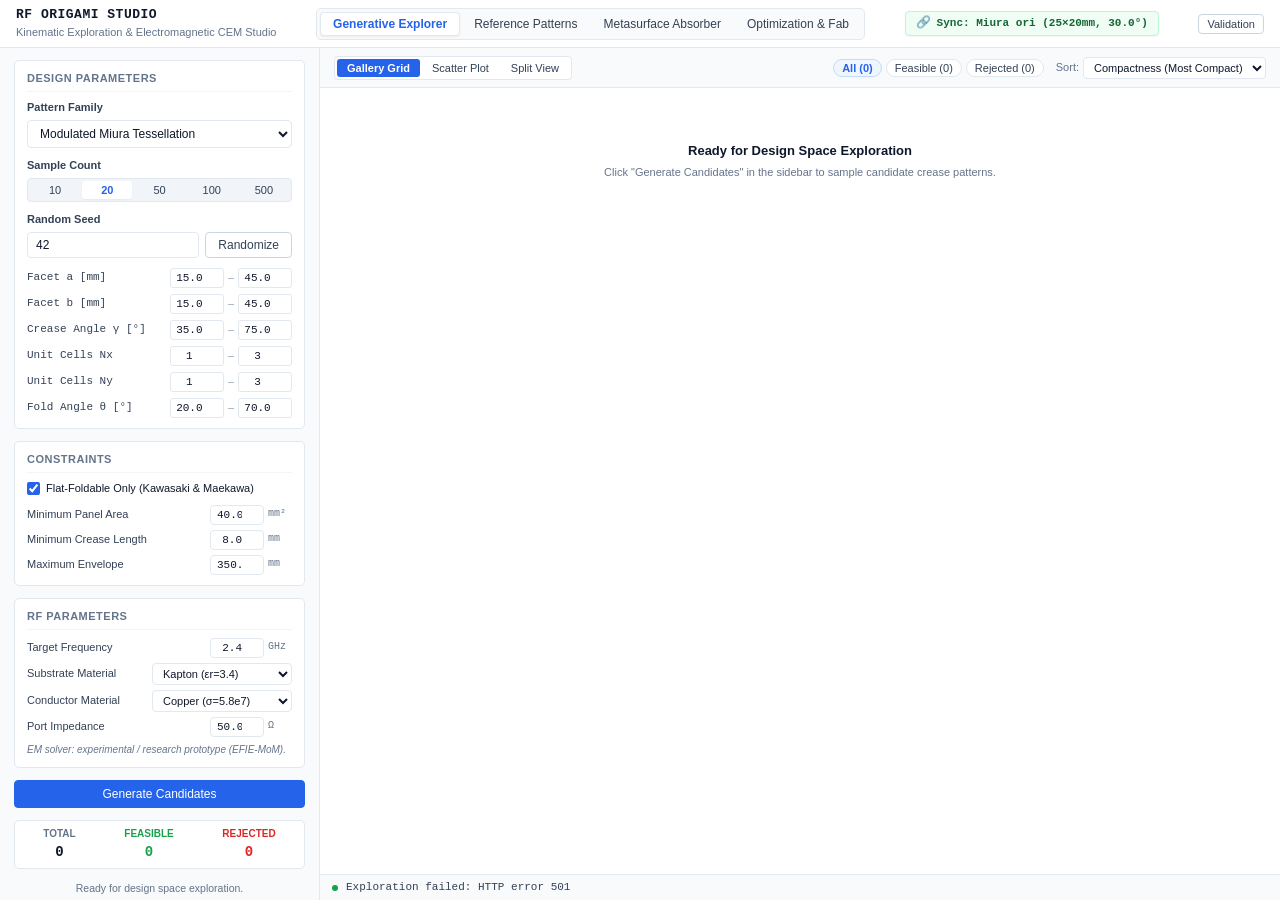
==== commit dbcdf09b: "v0.1: documentation, labeling, NEC2 validation evidence" ====
--- a/rf_origami/web/static/index.html
+++ b/rf_origami/web/static/index.html
@@ -34,7 +34,7 @@
 
     <!-- Standalone EM Benchmarks Button -->
     <button id="btn-open-benchmarks" class="btn-secondary mini" title="View Standalone EM Validation Benchmarks">
-      EM Benchmarks
+      Validation
     </button>
   </header>
 
@@ -500,23 +500,31 @@
             </div>
 
             <!-- Live Numerical Antenna Metrics Dashboard -->
-            <div class="card-subtitle" style="margin-top: 6px;">Antenna Metrics (Numerical MoM)</div>
+            <div class="card-subtitle" style="margin-top: 6px;">Antenna Metrics <span class="estimate-badge">Estimate · Not validated</span></div>
             <table class="rf-stats-table">
               <tbody>
-                <tr><td>Resonance (f₀):</td><td id="rf-stat-f0" class="text-primary font-bold">—</td></tr>
-                <tr><td>Min S11:</td><td id="rf-stat-s11">—</td></tr>
-                <tr><td>VSWR at f₀:</td><td id="rf-stat-vswr">—</td></tr>
-                <tr><td>-10 dB Bandwidth:</td><td id="rf-stat-bw">—</td></tr>
-                <tr><td>Input Zin (f₀):</td><td id="rf-stat-zin">—</td></tr>
+                <tr><td>Resonance (f₀) <span class="estimate-badge">Estimate</span></td><td id="rf-stat-f0" class="text-primary font-bold">—</td></tr>
+                <tr><td>Min S11 <span class="estimate-badge">Estimate</span></td><td id="rf-stat-s11">—</td></tr>
+                <tr><td>VSWR at f₀ <span class="estimate-badge">Estimate</span></td><td id="rf-stat-vswr">—</td></tr>
+                <tr><td>-10 dB Bandwidth <span class="estimate-badge">Estimate</span></td><td id="rf-stat-bw">—</td></tr>
+                <tr><td>Input Zin (f₀) <span class="estimate-badge">Estimate</span></td><td id="rf-stat-zin">—</td></tr>
                 <tr><td>Segments:</td><td id="rf-stat-segments">—</td></tr>
                 <tr><td>Status:</td><td id="rf-stat-engine" class="text-muted">Experimental / Not validated</td></tr>
               </tbody>
             </table>
 
+            <p id="rf-resolution-note" class="model-limitations" role="status">Frequency resolution is checked after each solve.</p>
+            <details class="model-limitations">
+              <summary>Model limitations</summary>
+              <p>Wire-segment approximation; no RWG surface basis. Panel vertices are sorted into an approximate conductor path. The feed excites one segment and does not mesh a physical gap. Dielectrics use an effective-permittivity approximation. Substrate-aware patch antennas and fold tuning are not validated. Far-field, gain, efficiency and axial ratio remain not validated.</p>
+            </details>
+
             <!-- Fold Angle Sweep Results Table -->
             <div id="rf-fold-sweep-summary" class="rf-fold-sweep-box" style="display: none;">
-              <div class="card-subtitle">Fold Angle Frequency Tuning</div>
+              <div class="card-subtitle">Fold Angle Frequency Tuning <span class="estimate-badge">Estimate - not validated</span></div>
               <div id="rf-fold-sweep-content" class="rf-fold-sweep-text"></div>
+              <canvas id="rf-fold-heatmap" role="img" aria-label="Estimated S11 versus frequency and fold angle" style="width:100%;height:190px"></canvas>
+              <p class="model-limitations">S11 estimates: blue = −30 dB or lower; amber = 0 dB. Fold tuning is not validated.</p>
             </div>
 
           </div>
@@ -952,7 +960,7 @@
       </div>
 
       <!-- Live Performance Metrics -->
-      <div class="card-subtitle" style="margin-top: 8px;">Absorption Performance Metrics</div>
+      <div class="card-subtitle" style="margin-top: 8px;">Absorption Performance Metrics <span class="estimate-badge">Estimate - not validated</span></div>
       <table class="rf-stats-table">
         <tbody>
           <tr><td>Resonant Frequency (f₀):</td><td id="abs-stat-f0" class="text-primary font-bold">—</td></tr>
@@ -970,11 +978,11 @@
     <main class="viewport-area">
 
       <div class="hud-stats-bar">
-        <div class="hud-chip"><span class="hud-label">Mode:</span> <span class="hud-val text-primary">Surface MoM RWG</span></div>
+        <div class="hud-chip"><span class="hud-label">Mode:</span> <span class="hud-val text-primary">Surface MoM RWG</span> <span class="estimate-badge">Estimate - not validated</span></div>
         <div class="hud-chip"><span class="hud-label">Pattern:</span> <span id="abs-hud-pattern" class="hud-val">Miura-Ori</span></div>
         <div class="hud-chip"><span class="hud-label">Envelope:</span> <span id="abs-hud-dims" class="hud-val">0 × 0 × 0 mm</span></div>
         <div class="hud-chip"><span class="hud-label">Fold θ:</span> <span id="abs-hud-angle" class="hud-val">30.0°</span></div>
-        <div class="hud-chip"><span class="hud-label">Status:</span> <span id="abs-hud-status" class="hud-val text-success">Ready</span></div>
+        <div class="hud-chip"><span class="hud-label">Status:</span> <span id="abs-hud-status" class="hud-val text-success">Ready</span> <span class="estimate-badge">Estimate - not validated</span></div>
       </div>
 
       <div class="absorber-work-grid">
@@ -995,7 +1003,7 @@
         <!-- Top Right: Absorption Spectrum & Reflection S11 -->
         <div class="viewport-box absorber-chart-box">
           <div class="viewport-header">
-            <span class="viewport-title">Absorption Spectrum A(f) & Reflection S11(f)</span>
+            <span class="viewport-title">Absorption Spectrum A(f) & Reflection S11(f) <span class="estimate-badge">Estimate - not validated</span></span>
             <div class="rf-zin-legend">
               <span class="legend-chip" style="background:rgba(22, 163, 74, 0.2); color:#16a34a; border-color:#16a34a;">― Absorption A(f)</span>
               <span class="legend-chip" style="background:rgba(2, 132, 199, 0.2); color:#0284c7; border-color:#0284c7;">┄ S11 [dB]</span>
@@ -1009,7 +1017,7 @@
         <!-- Bottom: 2D Fold Angle Tuning Heatmap Matrix -->
         <div class="viewport-box absorber-heatmap-box">
           <div class="viewport-header">
-            <span class="viewport-title">2D Frequency Tuning Heatmap: Absorption A(θ, f) vs Fold Angle</span>
+            <span class="viewport-title">2D Frequency Tuning Heatmap: Absorption A(θ, f) vs Fold Angle <span class="estimate-badge">Estimate - not validated</span></span>
             <span id="abs-heatmap-hover-info" class="rf-badge-res">Hover over heatmap to inspect (θ, f)</span>
           </div>
           <div class="heatmap-canvas-wrap">
@@ -1087,7 +1095,7 @@
 
     <main class="viewport-area">
       <div class="hud-stats-bar">
-        <div class="hud-chip"><span class="hud-label">Optimization:</span> <span id="opt-hud-status" class="hud-val text-primary">Ready</span></div>
+        <div class="hud-chip"><span class="hud-label">Optimization:</span> <span id="opt-hud-status" class="hud-val text-primary">Ready</span> <span class="estimate-badge">Estimate - not validated</span></div>
         <div class="hud-chip"><span class="hud-label">Pareto Solutions:</span> <span id="opt-hud-pareto-count" class="hud-val">0</span></div>
       </div>
 
@@ -1095,7 +1103,7 @@
         <!-- Pareto Chart -->
         <div class="viewport-box">
           <div class="viewport-header">
-            <span class="viewport-title">Pareto Optimal Frontier: Tuning Range vs Compactness</span>
+            <span class="viewport-title">Pareto Optimal Frontier: Tuning Range vs Compactness <span class="estimate-badge">Estimate - not validated</span></span>
           </div>
           <div class="rf-canvas-wrap">
             <canvas id="opt-pareto-canvas"></canvas>
@@ -1105,7 +1113,7 @@
         <!-- Pareto Table -->
         <div class="viewport-box">
           <div class="viewport-header">
-            <span class="viewport-title">Discovered Non-Dominated Solutions</span>
+            <span class="viewport-title">Discovered Non-Dominated Solutions <span class="estimate-badge">Estimate - not validated</span></span>
           </div>
           <div id="opt-pareto-table-wrap" class="pareto-table-wrap">
             <table class="styled-table" id="opt-pareto-table">
@@ -1140,11 +1148,17 @@
       </div>
 
       <div class="benchmark-modal-body">
+        <p class="model-limitations">Research prototype. Passing a diagnostic does not establish antenna accuracy. The image-scaled monopole is not an independent second benchmark.</p>
+        <details class="model-limitations" open>
+          <summary>Validation report</summary>
+          <div id="validation-summary">Loading saved validation report…</div>
+          <details><summary>Full report source</summary><pre id="validation-report-content"></pre></details>
+        </details>
         <!-- Benchmark 1: Free Space -->
         <div class="benchmark-card" id="bench-card-freespace">
           <div class="benchmark-card-top">
             <span class="benchmark-card-name">1. Free-Space Wave Propagation</span>
-            <span id="bench-status-freespace" class="status-tag tag-valid">Pass</span>
+            <span id="bench-status-freespace" class="status-tag">Not run</span>
           </div>
           <p class="bench-card-desc">Speed of light c = 1/√(ε₀μ₀) = 2.9979×10⁸ m/s, intrinsic wave impedance η₀ = √(μ₀/ε₀) ≈ 376.73 Ω.</p>
           <div class="benchmark-metrics-row" id="bench-metrics-freespace">
@@ -1158,12 +1172,12 @@
         <div class="benchmark-card" id="bench-card-dipole">
           <div class="benchmark-card-top">
             <span class="benchmark-card-name">2. Resonant Half-Wave Dipole Antenna (L ≈ 0.46 λ at 2.4 GHz)</span>
-            <span id="bench-status-dipole" class="status-tag tag-valid">Pass</span>
+            <span id="bench-status-dipole" class="status-tag">Not run</span>
           </div>
           <p class="bench-card-desc">Numerical Pocklington EFIE solve with Harrington pulse testing. Analytical benchmark: Rin ≈ 70 - 78 Ω, Xin ≈ 0 Ω.</p>
           <div class="benchmark-metrics-row" id="bench-metrics-dipole">
-            <span>Simulated Zin: <strong id="bench-val-dipole-zin">78.6 + j15.2 Ω</strong></span>
-            <span>Return Loss S11: <strong id="bench-val-dipole-s11">-12.0 dB</strong></span>
+            <span>Simulated Zin: <strong id="bench-val-dipole-zin">—</strong></span>
+            <span>S11: <strong id="bench-val-dipole-s11">—</strong></span>
             <span>Segments: <strong>21 (MoM)</strong></span>
           </div>
         </div>
@@ -1172,11 +1186,11 @@
         <div class="benchmark-card" id="bench-card-monopole">
           <div class="benchmark-card-top">
             <span class="benchmark-card-name">3. Quarter-Wave Monopole over Infinite PEC Ground (L ≈ 0.23 λ at 2.4 GHz)</span>
-            <span id="bench-status-monopole" class="status-tag tag-valid">Pass</span>
+            <span id="bench-status-monopole" class="status-tag">Not run</span>
           </div>
           <p class="bench-card-desc">Image theory solve: Zin,monopole = 0.5 × Zin,dipole ≈ 35 - 39 Ω.</p>
           <div class="benchmark-metrics-row" id="bench-metrics-monopole">
-            <span>Simulated Zin: <strong id="bench-val-monopole-zin">39.3 + j7.6 Ω</strong></span>
+            <span>Simulated Zin: <strong id="bench-val-monopole-zin">—</strong></span>
             <span>Theoretical Expected: <strong>35 - 39 Ω</strong></span>
           </div>
         </div>
--- a/rf_origami/web/static/styles.css
+++ b/rf_origami/web/static/styles.css
@@ -1919,6 +1919,13 @@
   color: var(--text-main);
 }
 
+.estimate-badge { color: #92400e; background: #fef3c7; border-radius: 4px; padding: 2px 5px; font-size: 11px; }
+.model-limitations { font-size: 12px; line-height: 1.5; padding: 10px; color: #475569; background: #f8fafc; border: 1px solid #cbd5e1; border-radius: 5px; }
+#validation-report-content { white-space: pre-wrap; overflow-wrap: anywhere; font-size: 11px; max-height: 320px; overflow-y: auto; }
+.validation-results { width: 100%; border-collapse: collapse; font-size: 11px; }
+.validation-results th, .validation-results td { padding: 7px 5px; border-bottom: 1px solid #cbd5e1; text-align: left; vertical-align: top; }
+.validation-results td:nth-child(2) { min-width: 82px; font-weight: 600; }
+
 .btn-secondary.active-strain {
   background: #fef3c7 !important;
   color: #b45309 !important;
